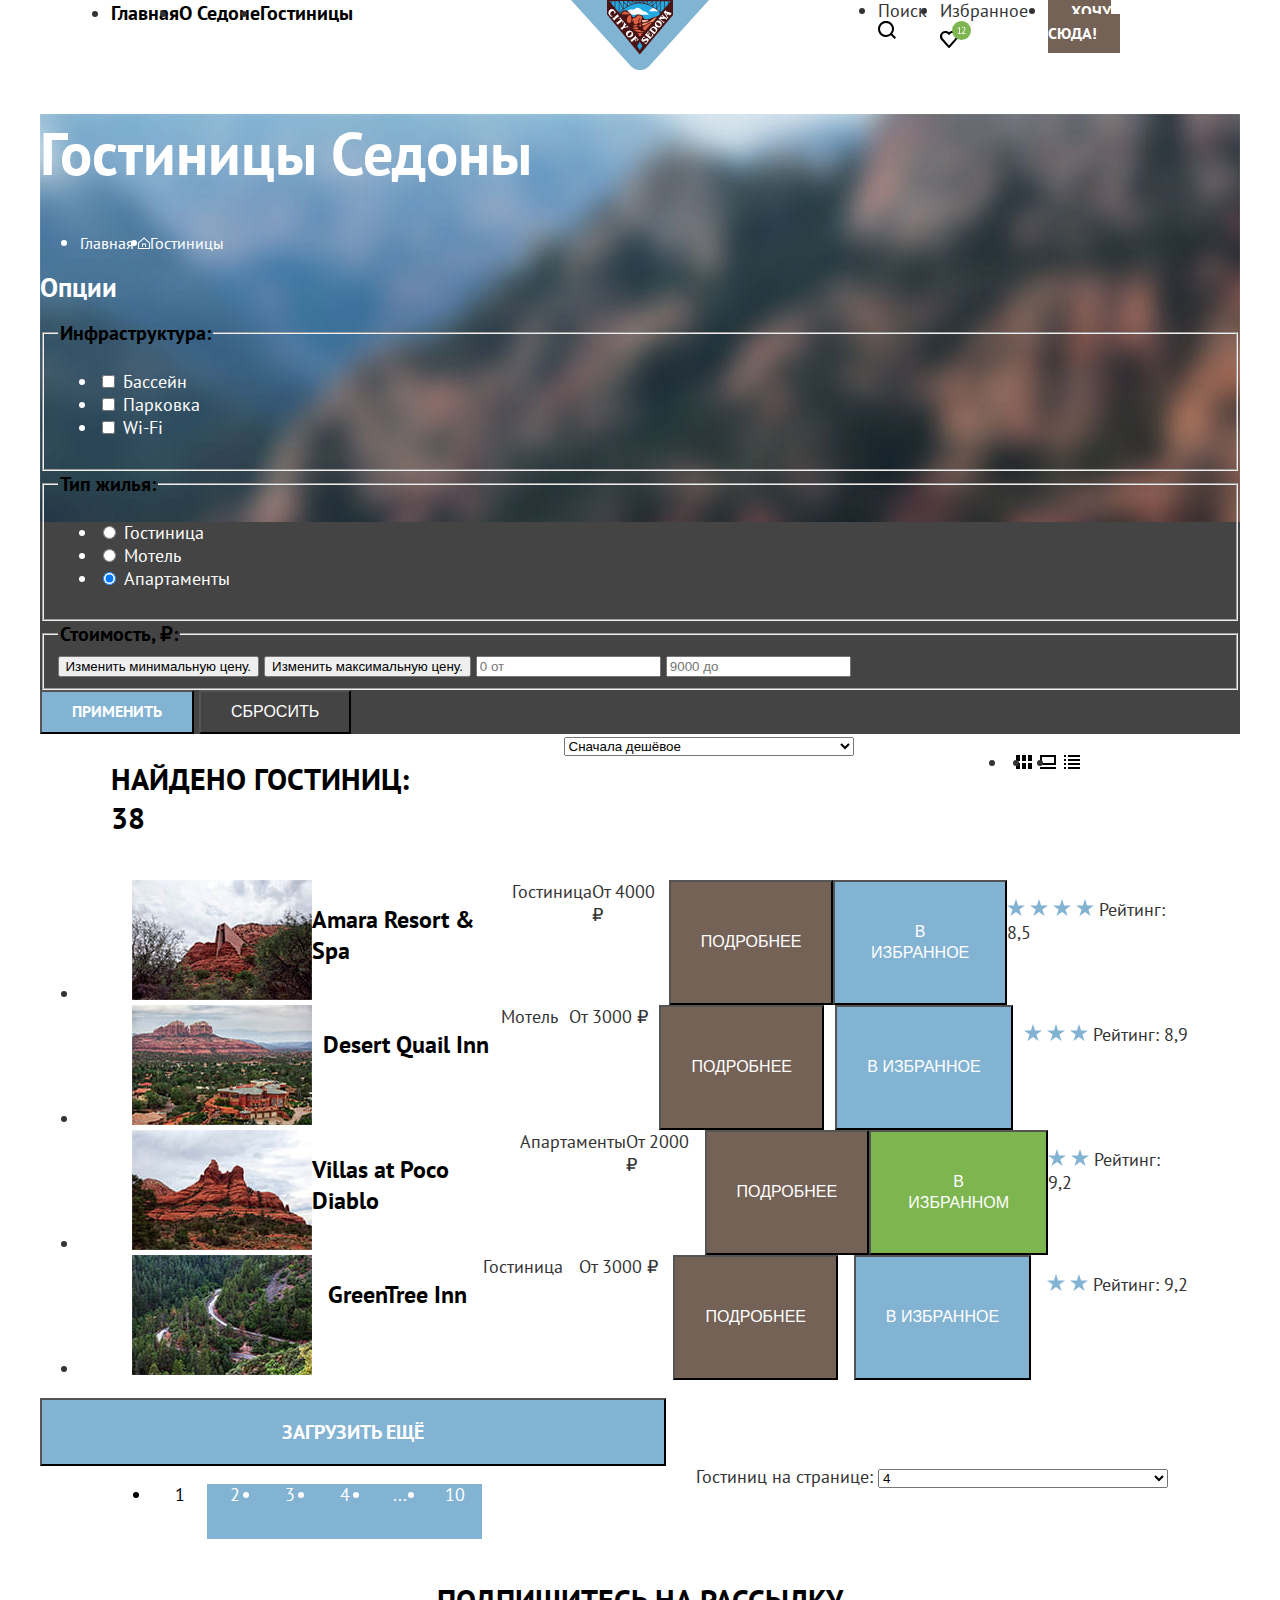
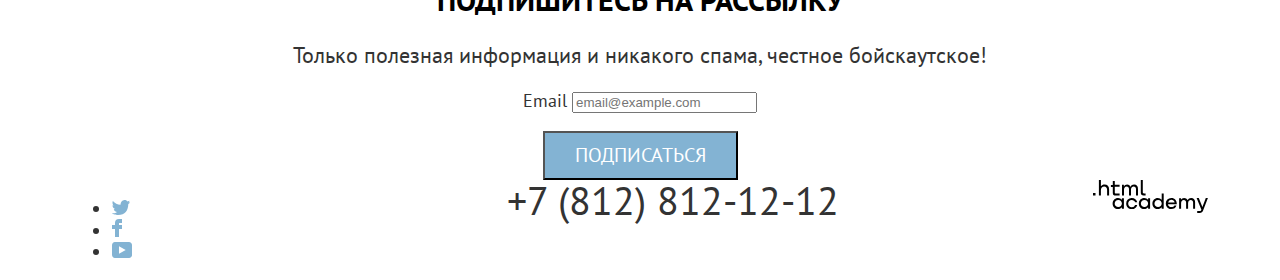
==== hotel.html @ e34f69d2 "Сетка крупных блоков" ====
<!DOCTYPE html>
<html lang="ru">

<head>
  <meta charset="utf-8">
  <title>HTML Academy: Седона</title>
  <link rel="stylesheet" href="css/style.css">
</head>

<body>
  <header class="page-header">
    <nav class="nav">
      <ul class="nav-list">
        <li class="nav-item">
          <a class="nav-link" href="index.html">Главная</a>
        </li>
        <li class="nav-item">
          <a class="nav-link" href="about.html">О Седоне</a>
        </li>
        <li class="nav-item">
          <a class="nav-link">Гостиницы</a>
        </li>
      </ul>
      <a class="logo-link" href="index.html">
        <img class="logo" src="img/sedona-logo.svg" alt="Логотип Седона">
      </a>
      <ul class="user-list">
        <li class="user-list-item">
          <a class="user-list-link" href="#">
            <span class="visually-hidden">Поиск</span>
            <img src="img/search.svg" alt="Поиск">
          </a>
        </li>
        <li class="user-list-item">
          <a class="user-list-link" href="#">
            <span class="visually-hidden">Избранное</span>
            <img src="img/favorites.svg" alt="Избранное">
          </a>
        </li>
        <li class="user-list-item">
          <a class="header-button" href="#">
            Хочу сюда!
          </a>
        </li>
      </ul>
    </nav>

  </header>
  <main class="main-hotel main-container">
    <section class="option">

    <h1 class="hotel-title">
      Гостиницы Седоны
    </h1>
    <ul class="breadcrumbs">
      <li class="breadcrumbs-item">
        <a class="breadcrumbs-link" href="index.html">
          <span class="visually-hidden">Главная</span>
          <img src="img/hotel/home-1.svg" alt="Главная">
        </a>
      </li>
      <li class="breadcrumbs-item">
        <a class="breadcrumbs-link">
          Гостиницы
        </a>
      </li>
    </ul>

    <h2 class="visually-hidden">Опции</h2>
    <form class="option-form" action="https://echo.htmlacademy.ru/" method="get">

      <fieldset class="option-filter-group">

        <legend class="option-filter-title">
          Инфраструктура:
        </legend>
        <ul class="option-filter-list">
          <li class="option-filter-item">
            <label class="control">
              <input class="visually-hidden control-input" type="checkbox" name="pool">
              <span class="control-mark"></span>
              <span class="control-label">Бассейн</span>
            </label>
          </li>
          <li class="option-filter-item">
            <label class="control">
              <input class="visually-hidden control-input" type="checkbox" name="parking-lot">
              <span class="control-mark"></span>
              <span class="control-label">Парковка</span>
            </label>
          </li>
          <li class="option-filter-item">
            <label class="control">
              <input class="visually-hidden control-input" type="checkbox" name="wi-fi">
              <span class="control-mark"></span>
              <span class="control-label">Wi-Fi</span>
            </label>
          </li>
        </ul>
      </fieldset>
      <fieldset class="option-filter-group">

        <legend class="option-filter-title">
          Тип жилья:
        </legend>
        <ul class="option-filter-list">
          <li class="option-filter-item">
            <label class="control">
              <input class="visually-hidden control-input" type="radio" name="housing-group" value="hotel" checked>
              <span class="control-mark"></span>
              <span class="control-label">Гостиница</span>
            </label>
          </li>
          <li class="option-filter-item">
            <label class="control">
              <input class="visually-hidden control-input" type="radio" name="housing-group" value="motel" checked>
              <span class="control-mark"></span>
              <span class="control-label">Мотель</span>
            </label>
          </li>
          <li class="option-filter-item">
            <label class="control">
              <input class="visually-hidden control-input" type="radio" name="housing-group" value="apartments" checked>
              <span class="control-mark"></span>
              <span class="control-label">Апартаменты</span>
            </label>
          </li>
        </ul>
      </fieldset>
      <fieldset class="option-filter-group">
        <legend class="option-filter-title">Стоимость, ₽:</legend>
        <button class="range-toggle toggle-min" type="button">
          <span class="visually-hidden">Изменить минимальную цену.</span>
        </button>
        <button class="range-toggle toggle-max" type="button">
          <span class="visually-hidden">Изменить максимальную цену.</span>
        </button>

        <label class="option-filter-label">
          <input class="option-filter-input" placeholder="0 от" type="number" name="min-price">
        </label>

        <label class="option-filter-label">
          <input class="option-filter-input" placeholder="9000 до" type="number" name="max-price">
        </label>

      </fieldset>
      <button class="button button-option" type="submit">Применить</button>
      <button class="button button-reset" type="reset">Сбросить</button>
    </form>
    </section>

    <section class="services">
      <div class="sorting-block">
      <h2 class="services-title">
        Найдено гостиниц: 38
      </h2>
      <div class="services-options">
        <select class="select-control" id="sorting" name="sorting">
          <option value="cheap">Сначала дешёвое</option>
          <option value="expensive">Сначала дорогое</option>
          <option value="popular">Сначала популярное</option>
        </select>
        </div>
        <ul class="services-options-list">
          <li class="services-options-item">
            <a class="hotel-options-link" href="#">
              <img src="img/hotel/mode-tile.svg" alt="mode-tile">
            </a>
          </li>
          <li class="services-options-item">
            <a class="hotel-options-link" href="#">
              <img src="img/hotel/mode-slideshow.svg" alt="mode-slideshow">
            </a>
          </li>
          <li class="services-options-item">
            <a class="hotel-options-link" href="#">
              <img src="img/hotel/mode-list.svg" alt="mode-list">
            </a>
          </li>
        </ul>
    </div>



      <ul class="services-card-list">

        <li class="services-card-item">
          <div class="services-card">
          <a class="services-card-photo" href="#">
            <img class="services-card-image" src="img/hotel/hotel-1.jpg" alt="Amara Resort & Spa">
          </a>
          <a class="services-card-link" href="hotel-Amara-Resort-Spa.html">
            <h3 class="services-card-title">Amara Resort & Spa</h3>
          </a>
          <span class="services-card-info">Гостиница</span>
          <span class="services-card-price">От 4000 ₽</span>
          <button class="button button-brown" type="button">Подробнее</button>
          <button class="button" type="button">В избранное</button>
          <p class="rating">
            <img src="img/hotel/star.svg" alt="4 out of 5 stars">
            <img src="img/hotel/star.svg" alt="">
            <img src="img/hotel/star.svg" alt="">
            <img src="img/hotel/star.svg" alt="">
            <span class="rating-text">Рейтинг: 8,5</span>
          </p>
          </div>
        </li>

        <li class="services-card-item">
          <div class="services-card">
          <a class="services-card-photo" href="#">
            <img class="services-card-image" src="img/hotel/hotel-2.jpg" alt="Desert Quail Inn">
          </a>
          <a class="services-card-link" href="hotel-Desert-Quail-Inn.html">
            <h3 class="services-card-title">Desert Quail Inn</h3>
          </a>
          <span class="services-card-info">Мотель</span>
          <span class="services-card-price">От 3000 ₽</span>
          <button class="button button-brown" type="button">Подробнее</button>
          <button class="button" type="button">В избранное</button>
          <p class="rating">
            <img src="img/hotel/star.svg" alt="3 out of 5 stars">
            <img src="img/hotel/star.svg" alt="">
            <img src="img/hotel/star.svg" alt="">
            <span class="rating-text">Рейтинг: 8,9</span>
          </p>
            </div>
        </li>

        <li class="services-card-item">
          <div class="services-card">
          <a class="services-card-photo" href="#">
            <img class="services-card-image" src="img/hotel/hotel-3.jpg" alt="Villas at Poco Diablo">
          </a>
          <a class="services-card-link" href="hotel-Villas-at-Poco-Diablo.html">
            <h3 class="services-card-title">Villas at Poco Diablo</h3>
          </a>
          <span class="services-card-info">Апартаменты</span>
          <span class="services-card-price">От 2000 ₽</span>
          <button class="button button-brown" type="button">Подробнее</button>
          <button class="button button-green" type="button">В избранном</button>
          <p class="rating">
            <img src="img/hotel/star.svg" alt="2 out of 5 stars">
            <img src="img/hotel/star.svg" alt="">
            <span class="rating-text">Рейтинг: 9,2</span>
            </p>
            </div>
        </li>

        <li class="services-card-item">
          <div class="services-card">
          <a class="services-card-photo" href="#">
            <img class="services-card-image" src="img/hotel/hotel-4.jpg" alt="GreenTree Inn">
          </a>
          <a class="services-card-link" href="hotel-GreenTree-Inn.html">
            <h3 class="services-card-title">GreenTree Inn</h3>
          </a>
          <span class="services-card-info">Гостиница</span>
          <span class="services-card-price">От 3000 ₽</span>
          <button class="button button-brown" type="button">Подробнее</button>
          <button class="button" type="button">В избранное</button>
          <p class="rating">
            <img src="img/hotel/star.svg" alt="2 out of 5 stars">
            <img src="img/hotel/star.svg" alt="">
            <span class="rating-text">Рейтинг: 9,2</span>
            </p>
          </div>
        </li>
      </ul>

    </section>

    <button class="button button-load-more" type="button">Загрузить ещё</button>

    <div class="pagination">

    <ul class="pagination-list">
      <li class="pagination-item pagination-active">
        <a class="pagination-link">1</a>
      </li>
      <li class="pagination-item">
        <a class="pagination-link" href="hotel2.html">2</a>
      </li>
      <li class="pagination-item">
        <a class="pagination-link" href="hotel3.html">3</a>
      </li>
      <li class="pagination-item">
        <a class="pagination-link" href="hotel4.html">4</a>
      </li>
      <li class="pagination-item">
        <a class="pagination-link">...</a>
      </li>
      <li class="pagination-item">
        <a class="pagination-link" href="hotel10.html">10</a>
      </li>

    </ul>
    <div class="number-of-displayed-hotels">
      <span class="number-of-displayed-hotels-text">Гостиниц на странице:</span>
      <select class="select-control" id="number-of-displayed-hotels" name="number-of-displayed-hotels">
        <option value="number-of-displayed-hotels-4">4</option>
        <option value="number-of-displayed-hotels-8">8</option>
        <option value="number-of-displayed-hotels-16">16</option>
      </select>
    </div>
    </div>

  </main>
  <footer class="footer-hotel">
    <section class="subscribe">
      <h2 class="subscribe-title">
        Подпишитесь на рассылку
      </h2>
      <p class="subscribe-text">
        Только полезная информация и никакого спама, честное бойскаутское!
      </p>
      <form class="newsletter-form" action="https://echo.htmlacademy.ru/" method="post">
        <p class="newsletter-email">
          <label class="visually-hidden" for="newsletter-email">
            Email
          </label>
          <input class="field" placeholder="email@example.com" type="email" name="newsletter-email" id="newsletter-email" required>
        </p>
        <button class="button newsletter-button button-subscribe" type="submit">
          <span class="visually-hidden">Подписаться</span>
        </button>
      </form>
    </section>
    <section class="contacts">
      <!-- <h2 class="visually-hidden">
         Контакты
       </h2>-->
       <ul class="contacts-list">
         <div class="contact-block">
         <li class="contacts-item">
           <a class="contacts-link" href="https://twitter.com/htmlacademy_ru">
             <img src="img/social-twitter.svg" alt="Twitter">
           </a>
         </li>
         <li class="contacts-item">
           <a class="contacts-link" href="https://www.facebook.com/htmlacademy">
             <img src="img/social-facebook.svg" alt="Facebook">
           </a>
         </li>
         <li class="contacts-item">
           <a class="contacts-link" href="https://www.youtube.com/c/HTMLAcademyRUS">
             <img src="img/social-youtube.svg" alt="Youtube">
           </a>
         </li>
       </div>
       </ul>
       <a class="contact-number" href="tel:+78128121212">
         +7 (812) 812-12-12
       </a>
       <div class="htmlacademy-logo">
       <a class="htmlacademy" href="https://htmlacademy.ru/">
         <img src="img/logo_htmlacademy.svg" alt="HTMLAcademy">
       </a>
     </div>
     </section>
  </footer>

</body>

</html>
---- css/style.css ----
@font-face {
  font-family: "PT Sans";
  font-style: normal;
  font-weight: 400;
  src: url("../fonts/ptsans-400.woff2") format("woff2");
  font-display: swap;
}

  @font-face {
  font-family: "PT Sans";
  font-style: normal;
  font-weight: 700;
  src: url("../fonts/ptsans-700.woff2") format("woff2");
  font-display: swap;
}

html{
  height: 100%;
}

body{
  margin: 0;
  display: flex;
  flex-direction: column;
  min-height: 100%;
  font-family: "PT Sans", sans-serif;
  font-size: 18px;
  line-height: 21px;
  color: #333333;
  background-color: #fff;
}

a{
  color: inherit;
  text-decoration: none;
}

.nav{
  display: flex;
  justify-content: space-between;
  width: 1200px;
  margin: 0 auto;
}

.nav-list{
  margin: 0;
  margin-left: 71px;
  margin-right: 50px;
  padding: 0;
  width: 410px;
  display: flex;
}

.nav-link{
  font-family: PT Sans;
  color: #000;
  weight: 700;
  font-style: normal;
  font-weight: bold;
  font-size: 20px;
  line-height: 26px;
}

.nav-link:hover{
  text-decoration: underline 2px;
}

.logo-link{
  margin: 0 auto;
}

.user-list{
  margin: 0;
  margin-left: 169px;
  margin-right: 72px;
  padding: 0;
  width: 290px;
  display: flex;
}

.main-container{
  flex-grow: 1;
  width: 1200px;
  margin: 0 auto;
}

.welcome{
  background-color: #444;
  background-image: url(../img/index/background-top.jpg);
  background-size: 100% auto;
  background-repeat: no-repeat;
  width: 1200px;
  text-align: center;
}

.appeal-title{
  font-family: PT Sans;
  font-style: normal;
  font-weight: bold;
  font-size: 30px;
  line-height: 36px;
  text-align: center;
  width: 720px;
  text-transform: uppercase;
  color: #000;
}

.appeal-text{
  font-family: PT Sans;
  font-style: normal;
  font-weight: normal;
  font-size: 22px;
  line-height: 36px;
  text-align: center;
}

.reason-item{
  text-align: center;
}

.reason-title{
  font-family: PT Sans;
  font-style: normal;
  font-weight: bold;
  font-size: 24px;
  line-height: 28px;
  color: #000;
}

.reason-number{
  font-family: PT Sans;
  font-style: normal;
  font-weight: normal;
  font-size: 18px;
  line-height: 21px;
  text-transform: uppercase;
}

.accent-title{
  color: #fff;
}

.accent{
  color: #fff;
  background-color: #83B3D3;
  display: flex;
}

.reason-block-text{
  width: 400px;
}

.reason-block{
  display: flex;
}

.light-shade{
  background-color: rgba(131, 179, 211, 0.12);
}

.dark-shade{
  background-color: rgba(131, 179, 211, 0.2);
}

.reason-extra-item{
  text-align: center;
}

.reason-extra-title{
  font-family: PT Sans;
  font-style: normal;
  font-weight: bold;
  font-size: 24px;
  line-height: 28px;
  text-transform: uppercase;
  color: #000;
}

.trip{
  text-align: center;
}

.trip-title{
  font-family: PT Sans;
  font-style: normal;
  font-weight: bold;
  font-size: 30px;
  line-height: 36px;
  text-transform: uppercase;
  color: #000;
}

.trip-text{
  font-family: PT Sans;
  font-style: normal;
  font-weight: normal;
  font-size: 22px;
  line-height: 26px;
}

.subscribe-index{
  color: #fff;
  background-color: #444;
  background-image: url(../img/index/background.jpg);
  background-size: 100% auto;
  background-repeat: no-repeat;
  width: 1200px;
  height: 411px;
  text-align: center;
}

.subscribe{
  text-align: center;
}

.subscribe-title{
  font-family: PT Sans;
  font-style: normal;
  font-weight: bold;
  font-size: 30px;
  line-height: 36px;
  text-transform: uppercase;
  color: #000;
}

.subscribe-index-title{
  font-family: PT Sans;
  font-style: normal;
  font-weight: bold;
  font-size: 30px;
  line-height: 36px;
  text-transform: uppercase;
  color: #fff;
}

.subscribe-text{
  font-family: PT Sans;
  font-style: normal;
  font-weight: normal;
  font-size: 22px;
  line-height: 26px;
}

.contacts{
  display: flex;
  justify-content: space-between;
}

.contact-block{
  width: 140px;
  margin-left: 72px;
}

.htmlacademy-logo{
  width: 115px;
  margin-right: 72px;
}

.contact-number{
  font-family: PT Sans;
  font-style: normal;
  font-weight: normal;
  font-size: 40px;
  line-height: 40px;
}

.option{
  color: #fff;
  background-color: #444;
  background-image: url(../img/hotel/catalog-background.jpg);
  background-size: 100% auto;
  background-repeat: no-repeat;
}

.hotel-title{
  font-family: PT Sans;
  font-style: normal;
  font-weight: bold;
  font-size: 60px;
  line-height: 78px;
  color: #fff;
}

.breadcrumbs{
  display: flex;
}

.breadcrumbs-link{
  font-family: PT Sans;
font-style: normal;
font-weight: normal;
font-size: 16px;
}

.sorting-block{
  display: flex;
  justify-content: space-between;
}

.services-title{
  width: 338px;
  margin-left: 71px;
}

.select-control{
  width: 290px;
}

.services-options-list{
  display: flex;
  width: 160px;
  margin-right: 72px;
}

.services-options-item{
  padding-left: 8px;
}

.services-card{
  display: flex;
  justify-content: space-between;
  margin: 0 auto;
  width: 1056px;
}

.option-filter-title{
  font-family: PT Sans;
  font-style: normal;
  font-weight: bold;
  font-size: 20px;
  line-height: 26px;
  color: #000;
}

.control-label{
  font-family: PT Sans;
  font-style: normal;
  font-weight: normal;
  line-height: 23px;
}

.services-card-item{
  font-family: PT Sans;
  font-style: normal;
  font-weight: normal;
  font-size: 18px;
  line-height: 23px;
}

.services-title{
  font-family: PT Sans;
  font-style: normal;
  font-weight: bold;
  font-size: 30px;
  line-height: 39px;
  text-transform: uppercase;
  color: #000;
}

.services-card-title{
  font-family: PT Sans;
  font-style: normal;
  font-weight: bold;
  font-size: 24px;
  line-height: 31px;
  color: #000;
}

.button{
  color: #fff;
  background-color: #83B3D3;
  font-size: 16px;
  line-height: 21px;
  text-transform: uppercase;
  padding: 9px 30px 10px 30px;
}

.button-green{
  background-color: #7DB54F;
}

.header-button{
  font-family: PT Sans;
  font-size: 16px;
  line-height: 21px;
  font-weight: bold;
  color: #fff;
  background-color: #756257;
  font-style: normal;
  text-align: center;
  text-transform: uppercase;
  padding: 9px 23px 10px 23px;
}

.button-reset{
  background-color: transparent;
}

.button-brown{
  background-color: #756257;
}

.button-trip{
  font-family: PT Sans;
  font-style: normal;
  font-weight: bold;
  font-size: 20px;
  line-height: 36px;
  padding: 13px 135px 17px 135px;
  text-transform: uppercase;
}

.button-subscribe{
  font-family: PT Sans;
  font-size: 20px;
  line-height: 26px;
  text-transform: uppercase;
}

.button-option{
  font-family: PT Sans;
  font-style: normal;
  font-weight: bold;
  font-size: 16px;
  line-height: 21px;
  text-transform: uppercase;
}

.button-load-more{
  font-family: PT Sans;
  font-style: normal;
  font-weight: bold;
  font-size: 20px;
  line-height: 26px;
  text-transform: uppercase;
  padding: 19px 240px 19px 240px;
}

.pagination{
  display: flex;
  justify-content: space-between;
  margin: 0 auto;
  width: 1056px;
}

.pagination-list{
  display: flex;
}

.pagination-item{
  color: #fff;
  background-color: #83B3D3;
  width: 55px;
  height: 55px;
  text-align: center;
}

.pagination-active{
  color: #000;
  background-color: #fff;
}
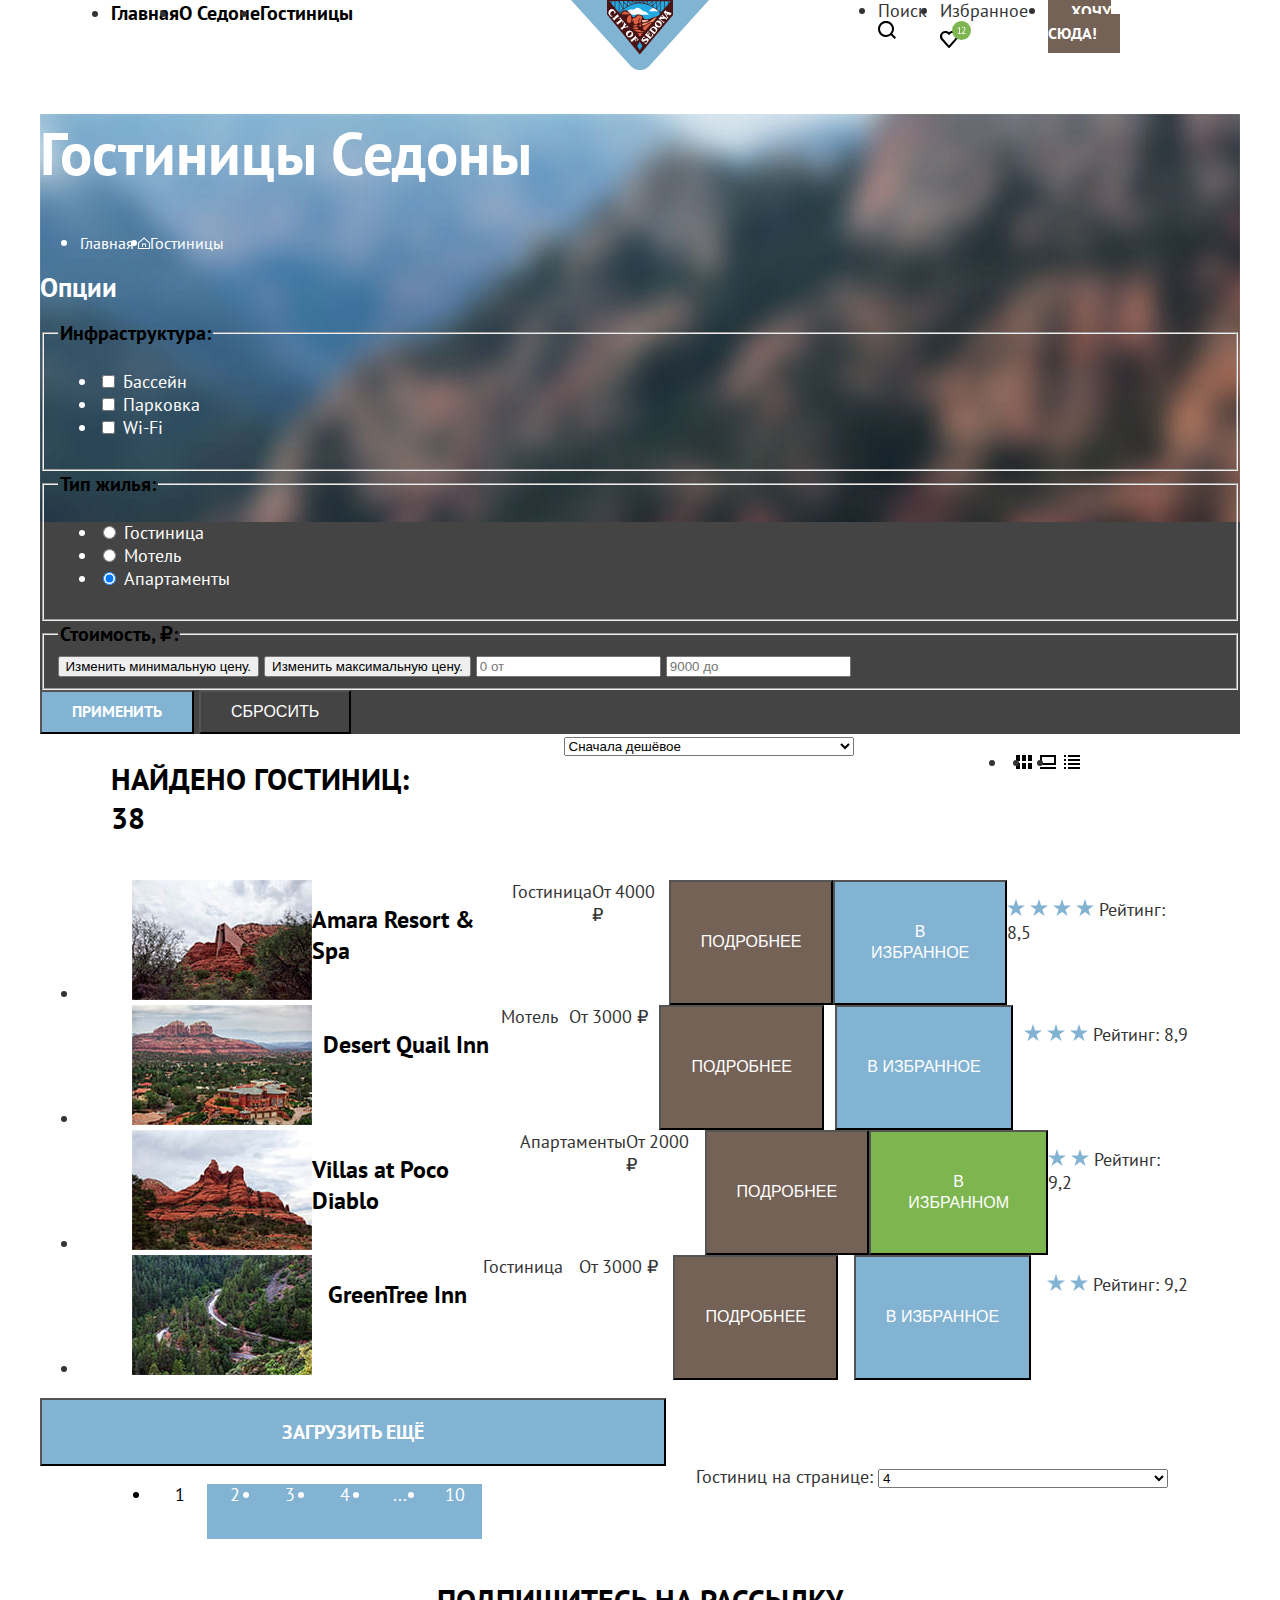
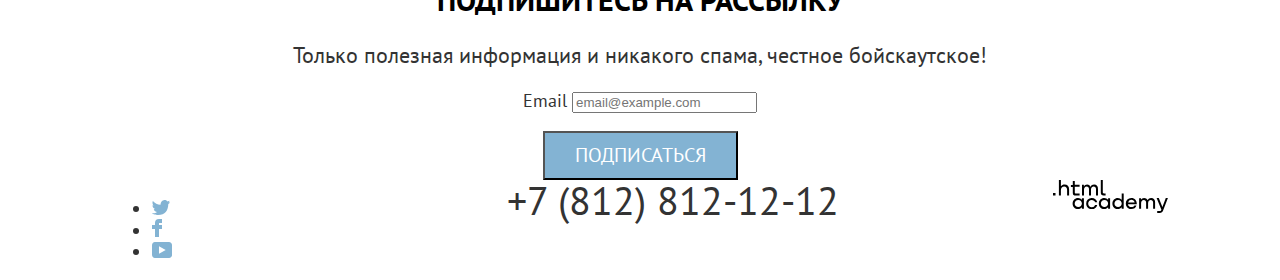
==== commit e9a7a1a9: "устранил недостатки" ====
--- a/hotel.html
+++ b/hotel.html
@@ -8,6 +8,8 @@
 </head>
 
 <body>
+  <div class="main-container">
+
   <header class="page-header">
     <nav class="nav">
       <ul class="nav-list">
@@ -46,7 +48,7 @@
     </nav>
 
   </header>
-  <main class="main-hotel main-container">
+  <main class="main-hotel">
     <section class="option">
 
     <h1 class="hotel-title">
@@ -360,6 +362,7 @@
      </div>
      </section>
   </footer>
+  </div>
 
 </body>
 
--- a/css/style.css
+++ b/css/style.css
@@ -459,3 +459,13 @@
   color: #000;
   background-color: #fff;
 }
+
+.subscribe-index{
+  margin: 0 auto;
+  width: 800px;
+}
+
+.subscribe{
+  margin: 0 auto;
+  width: 800px;
+}
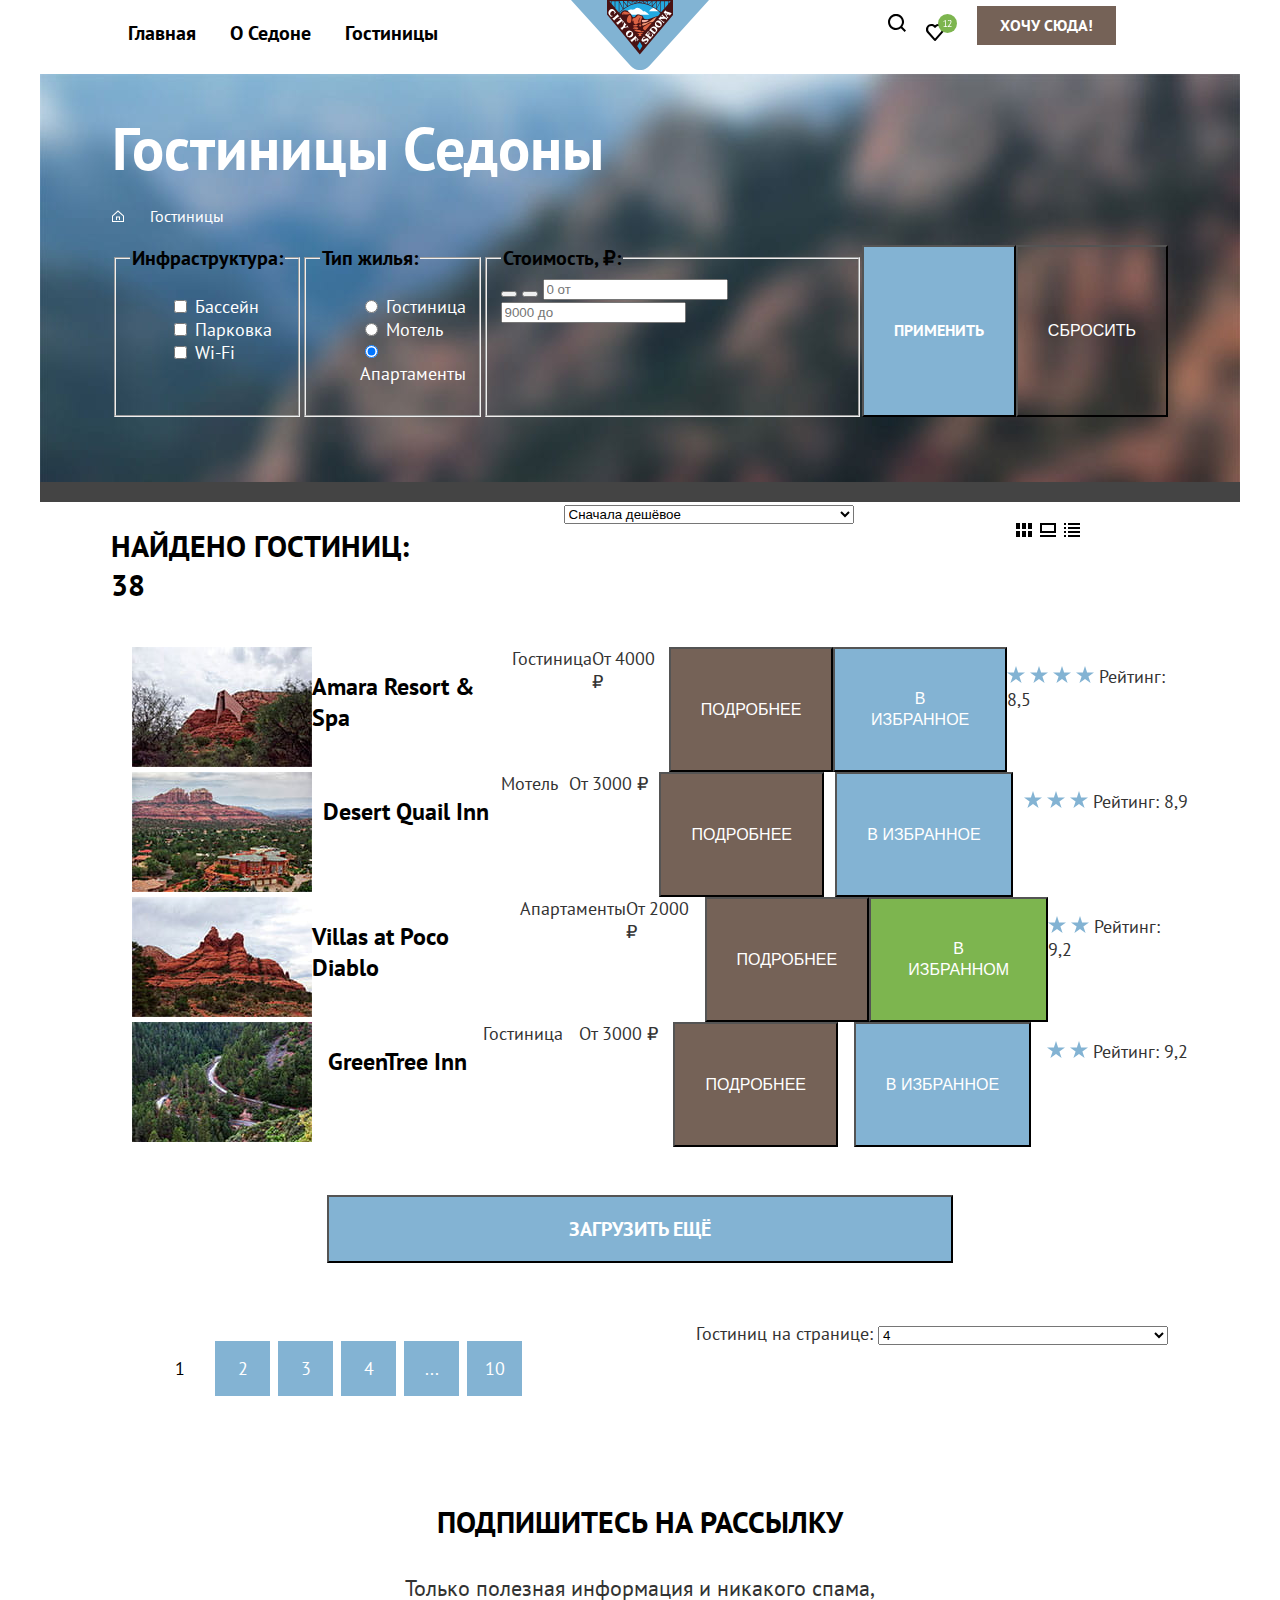
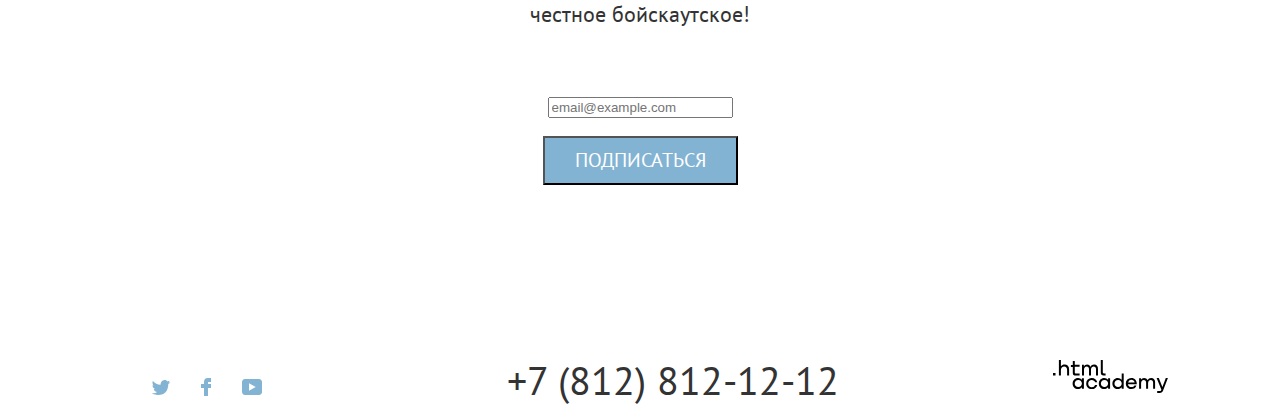
==== commit 16aec3ef: "Микросетки на флексах для всех страниц" ====
--- a/hotel.html
+++ b/hotel.html
@@ -50,6 +50,8 @@
   </header>
   <main class="main-hotel">
     <section class="option">
+      <div class="option-container">
+
 
     <h1 class="hotel-title">
       Гостиницы Седоны
@@ -71,6 +73,8 @@
     <h2 class="visually-hidden">Опции</h2>
     <form class="option-form" action="https://echo.htmlacademy.ru/" method="get">
 
+      <div class="option-block">
+
       <fieldset class="option-filter-group">
 
         <legend class="option-filter-title">
@@ -79,21 +83,21 @@
         <ul class="option-filter-list">
           <li class="option-filter-item">
             <label class="control">
-              <input class="visually-hidden control-input" type="checkbox" name="pool">
+              <input class="control-input" type="checkbox" name="pool">
               <span class="control-mark"></span>
               <span class="control-label">Бассейн</span>
             </label>
           </li>
           <li class="option-filter-item">
             <label class="control">
-              <input class="visually-hidden control-input" type="checkbox" name="parking-lot">
+              <input class="control-input" type="checkbox" name="parking-lot">
               <span class="control-mark"></span>
               <span class="control-label">Парковка</span>
             </label>
           </li>
           <li class="option-filter-item">
             <label class="control">
-              <input class="visually-hidden control-input" type="checkbox" name="wi-fi">
+              <input class="control-input" type="checkbox" name="wi-fi">
               <span class="control-mark"></span>
               <span class="control-label">Wi-Fi</span>
             </label>
@@ -108,21 +112,21 @@
         <ul class="option-filter-list">
           <li class="option-filter-item">
             <label class="control">
-              <input class="visually-hidden control-input" type="radio" name="housing-group" value="hotel" checked>
+              <input class="control-input" type="radio" name="housing-group" value="hotel" checked>
               <span class="control-mark"></span>
               <span class="control-label">Гостиница</span>
             </label>
           </li>
           <li class="option-filter-item">
             <label class="control">
-              <input class="visually-hidden control-input" type="radio" name="housing-group" value="motel" checked>
+              <input class="control-input" type="radio" name="housing-group" value="motel" checked>
               <span class="control-mark"></span>
               <span class="control-label">Мотель</span>
             </label>
           </li>
           <li class="option-filter-item">
             <label class="control">
-              <input class="visually-hidden control-input" type="radio" name="housing-group" value="apartments" checked>
+              <input class="control-input" type="radio" name="housing-group" value="apartments" checked>
               <span class="control-mark"></span>
               <span class="control-label">Апартаменты</span>
             </label>
@@ -150,6 +154,8 @@
       <button class="button button-option" type="submit">Применить</button>
       <button class="button button-reset" type="reset">Сбросить</button>
     </form>
+    </div>
+    </div>
     </section>
 
     <section class="services">
@@ -273,7 +279,9 @@
 
     </section>
 
+    <div class="button-load-more-block">
     <button class="button button-load-more" type="button">Загрузить ещё</button>
+    </div>
 
     <div class="pagination">
 
@@ -325,14 +333,14 @@
           <input class="field" placeholder="email@example.com" type="email" name="newsletter-email" id="newsletter-email" required>
         </p>
         <button class="button newsletter-button button-subscribe" type="submit">
-          <span class="visually-hidden">Подписаться</span>
+          <span class="subscribe-button">Подписаться</span>
         </button>
       </form>
     </section>
     <section class="contacts">
-      <!-- <h2 class="visually-hidden">
+      <h2 class="visually-hidden">
          Контакты
-       </h2>-->
+       </h2>
        <ul class="contacts-list">
          <div class="contact-block">
          <li class="contacts-item">
--- a/css/style.css
+++ b/css/style.css
@@ -35,6 +35,24 @@
   text-decoration: none;
 }
 
+li{
+  list-style-type: none;
+}
+footer{
+  padding-top: 90px;
+}
+
+.visually-hidden{
+  position: absolute;
+  width: 1px;
+  height: 1px;
+  margin: -1px;
+  padding: 0;
+  border: 0;
+  clip: rect(0 0 0 0);
+  overflow: hidden;
+}
+
 .nav{
   display: flex;
   justify-content: space-between;
@@ -49,9 +67,12 @@
   padding: 0;
   width: 410px;
   display: flex;
+  flex-wrap: wrap;
 }
 
 .nav-link{
+  display: block;
+  padding: 20px 17px;
   font-family: PT Sans;
   color: #000;
   weight: 700;
@@ -76,6 +97,13 @@
   padding: 0;
   width: 290px;
   display: flex;
+  flex-wrap: wrap;
+}
+
+.user-list-item{
+  display: block;
+  text-align: center;
+  padding: 14px 10px;
 }
 
 .main-container{
@@ -85,7 +113,9 @@
 }
 
 .welcome{
-  background-color: #444;
+  margin: 0 auto;
+  margin-bottom: 63px;
+  background-color: #fff;
   background-image: url(../img/index/background-top.jpg);
   background-size: 100% auto;
   background-repeat: no-repeat;
@@ -94,6 +124,9 @@
 }
 
 .appeal-title{
+  margin: 0 auto;
+  padding: 0;
+  padding-bottom: 23px;
   font-family: PT Sans;
   font-style: normal;
   font-weight: bold;
@@ -106,6 +139,9 @@
 }
 
 .appeal-text{
+  margin: 0 auto;
+  padding: 0;
+  padding-bottom: 80px;
   font-family: PT Sans;
   font-style: normal;
   font-weight: normal;
@@ -119,15 +155,22 @@
 }
 
 .reason-title{
+  margin: 0 auto;
+  padding-top: 98px;
+  padding-bottom: 25px;
   font-family: PT Sans;
   font-style: normal;
   font-weight: bold;
   font-size: 24px;
   line-height: 28px;
   color: #000;
+  text-transform: uppercase;
+  max-width: 190px;
 }
 
 .reason-number{
+  margin: 0 auto;
+  padding-bottom: 26px;
   font-family: PT Sans;
   font-style: normal;
   font-weight: normal;
@@ -136,6 +179,12 @@
   text-transform: uppercase;
 }
 
+.reason-text{
+  margin: 0 auto;
+  padding-bottom: 95px;
+  max-width: 250px;
+}
+
 .accent-title{
   color: #fff;
 }
@@ -167,6 +216,9 @@
 }
 
 .reason-extra-title{
+  margin: 0 auto;
+  padding-top: 165px;
+  padding-bottom: 30px;
   font-family: PT Sans;
   font-style: normal;
   font-weight: bold;
@@ -176,11 +228,21 @@
   color: #000;
 }
 
+.reason-extra-text{
+  margin: 0 auto;
+  padding-bottom: 80px;
+  width: 250px;
+}
+
 .trip{
   text-align: center;
+  margin: 0 auto;
+  margin-top: 100px;
 }
 
 .trip-title{
+  margin: 0 auto;
+  padding-bottom: 35px;
   font-family: PT Sans;
   font-style: normal;
   font-weight: bold;
@@ -191,14 +253,19 @@
 }
 
 .trip-text{
+  margin: 0 auto;
+  padding-bottom: 60px;
+  text-align: center;
   font-family: PT Sans;
   font-style: normal;
   font-weight: normal;
   font-size: 22px;
   line-height: 26px;
+  max-width: 600px;
 }
 
 .subscribe-index{
+  margin: 0 auto;
   color: #fff;
   background-color: #444;
   background-image: url(../img/index/background.jpg);
@@ -210,10 +277,15 @@
 }
 
 .subscribe{
+  margin: 0 auto;
+  padding-bottom: 135px;
+  width: 800px;
   text-align: center;
 }
 
 .subscribe-title{
+  margin: 0 auto;
+  padding-bottom: 35px;
   font-family: PT Sans;
   font-style: normal;
   font-weight: bold;
@@ -224,6 +296,9 @@
 }
 
 .subscribe-index-title{
+  margin: 0 auto;
+  padding-top: 94px;
+  padding-bottom: 35px;
   font-family: PT Sans;
   font-style: normal;
   font-weight: bold;
@@ -234,21 +309,31 @@
 }
 
 .subscribe-text{
+  margin: 0 auto;
+  padding-bottom: 50px;
   font-family: PT Sans;
   font-style: normal;
   font-weight: normal;
   font-size: 22px;
   line-height: 26px;
+  width: 500px;
 }
 
 .contacts{
   display: flex;
   justify-content: space-between;
+  padding-top: 40px;
 }
 
 .contact-block{
+  display: flex;
   width: 140px;
   margin-left: 72px;
+}
+
+.contacts-item{
+  margin: 0 auto;
+  padding-right: 30px;
 }
 
 .htmlacademy-logo{
@@ -272,7 +357,15 @@
   background-repeat: no-repeat;
 }
 
+.option-container{
+  margin: 0 auto;
+  padding-bottom: 85px;
+  width: 1056px;
+}
+
 .hotel-title{
+  margin: 0 auto;
+  padding-top: 35px;
   font-family: PT Sans;
   font-style: normal;
   font-weight: bold;
@@ -283,13 +376,23 @@
 
 .breadcrumbs{
   display: flex;
+  padding-inline-start: 0;
+}
+
+.breadcrumbs-item{
+  padding-right: 26px;
 }
 
 .breadcrumbs-link{
   font-family: PT Sans;
-font-style: normal;
-font-weight: normal;
-font-size: 16px;
+  font-style: normal;
+  font-weight: normal;
+  font-size: 16px;
+}
+
+.option-block{
+  display: flex;
+  justify-content: space-between;
 }
 
 .sorting-block{
@@ -332,6 +435,10 @@
   color: #000;
 }
 
+.option-filter-item{
+  list-style-type:
+}
+
 .control-label{
   font-family: PT Sans;
   font-style: normal;
@@ -401,6 +508,7 @@
 }
 
 .button-trip{
+  margin: 0 auto;
   font-family: PT Sans;
   font-style: normal;
   font-weight: bold;
@@ -426,7 +534,12 @@
   text-transform: uppercase;
 }
 
+.button-load-more-block{
+  display: flex;
+}
+
 .button-load-more{
+  margin: 30px auto;
   font-family: PT Sans;
   font-style: normal;
   font-weight: bold;
@@ -440,6 +553,7 @@
   display: flex;
   justify-content: space-between;
   margin: 0 auto;
+  padding-top: 30px;
   width: 1056px;
 }
 
@@ -448,10 +562,11 @@
 }
 
 .pagination-item{
+  margin-right: 8px;
+  padding: 17px 0;
   color: #fff;
   background-color: #83B3D3;
   width: 55px;
-  height: 55px;
   text-align: center;
 }
 
@@ -459,13 +574,3 @@
   color: #000;
   background-color: #fff;
 }
-
-.subscribe-index{
-  margin: 0 auto;
-  width: 800px;
-}
-
-.subscribe{
-  margin: 0 auto;
-  width: 800px;
-}
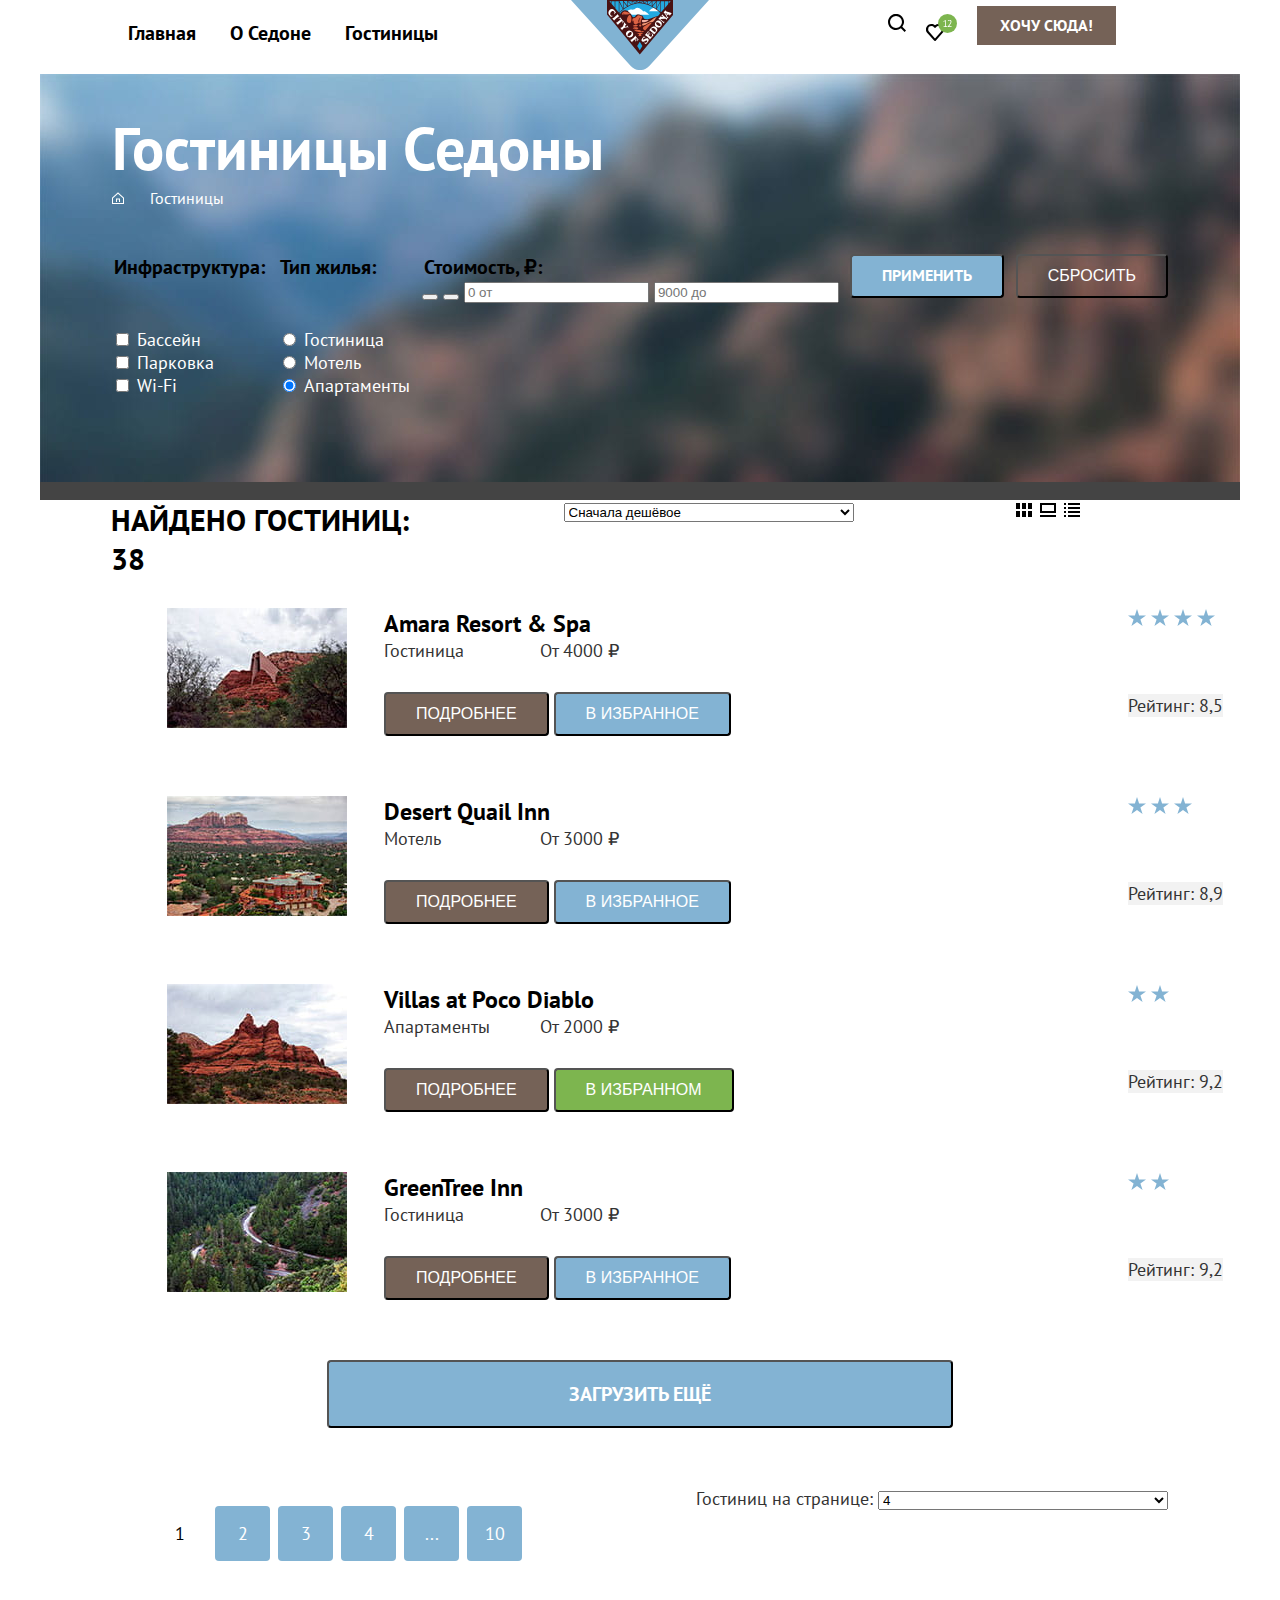
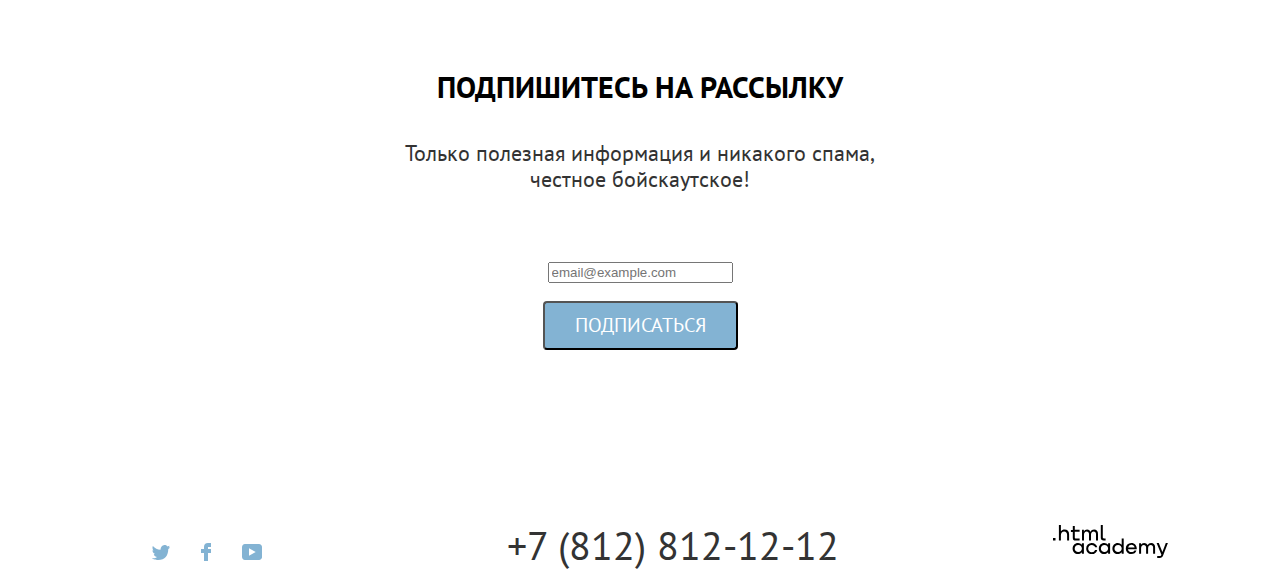
==== commit 902cea73: "внес правки" ====
--- a/hotel.html
+++ b/hotel.html
@@ -198,20 +198,30 @@
           <a class="services-card-photo" href="#">
             <img class="services-card-image" src="img/hotel/hotel-1.jpg" alt="Amara Resort & Spa">
           </a>
+          <div class="card-content">
+            <div class="card-content-text">
           <a class="services-card-link" href="hotel-Amara-Resort-Spa.html">
             <h3 class="services-card-title">Amara Resort & Spa</h3>
           </a>
+          <div class="card-content-text-info">
           <span class="services-card-info">Гостиница</span>
           <span class="services-card-price">От 4000 ₽</span>
+          </div>
+          <div class="button-block-card">
           <button class="button button-brown" type="button">Подробнее</button>
           <button class="button" type="button">В избранное</button>
-          <p class="rating">
+          </div>
+          </div>
+          <div class="rating">
+            <div class="rating-stars">
             <img src="img/hotel/star.svg" alt="4 out of 5 stars">
             <img src="img/hotel/star.svg" alt="">
             <img src="img/hotel/star.svg" alt="">
             <img src="img/hotel/star.svg" alt="">
+            </div>
             <span class="rating-text">Рейтинг: 8,5</span>
-          </p>
+          </div>
+          </div>
           </div>
         </li>
 
@@ -220,19 +230,29 @@
           <a class="services-card-photo" href="#">
             <img class="services-card-image" src="img/hotel/hotel-2.jpg" alt="Desert Quail Inn">
           </a>
+          <div class="card-content">
+            <div class="card-content-text">
           <a class="services-card-link" href="hotel-Desert-Quail-Inn.html">
             <h3 class="services-card-title">Desert Quail Inn</h3>
           </a>
+          <div class="card-content-text-info">
           <span class="services-card-info">Мотель</span>
           <span class="services-card-price">От 3000 ₽</span>
+        </div>
+        <div class="button-block-card">
           <button class="button button-brown" type="button">Подробнее</button>
           <button class="button" type="button">В избранное</button>
-          <p class="rating">
+          </div>
+          </div>
+          <div class="rating">
+            <div class="rating-stars">
             <img src="img/hotel/star.svg" alt="3 out of 5 stars">
             <img src="img/hotel/star.svg" alt="">
             <img src="img/hotel/star.svg" alt="">
+            </div>
             <span class="rating-text">Рейтинг: 8,9</span>
-          </p>
+          </div>
+            </div>
             </div>
         </li>
 
@@ -241,18 +261,28 @@
           <a class="services-card-photo" href="#">
             <img class="services-card-image" src="img/hotel/hotel-3.jpg" alt="Villas at Poco Diablo">
           </a>
+          <div class="card-content">
+            <div class="card-content-text">
           <a class="services-card-link" href="hotel-Villas-at-Poco-Diablo.html">
             <h3 class="services-card-title">Villas at Poco Diablo</h3>
           </a>
+          <div class="card-content-text-info">
           <span class="services-card-info">Апартаменты</span>
           <span class="services-card-price">От 2000 ₽</span>
+        </div>
+        <div class="button-block-card">
           <button class="button button-brown" type="button">Подробнее</button>
           <button class="button button-green" type="button">В избранном</button>
-          <p class="rating">
+          </div>
+          </div>
+          <div class="rating">
+            <div class="rating-stars">
             <img src="img/hotel/star.svg" alt="2 out of 5 stars">
             <img src="img/hotel/star.svg" alt="">
+            </div>
             <span class="rating-text">Рейтинг: 9,2</span>
-            </p>
+          </div>
+            </div>
             </div>
         </li>
 
@@ -261,18 +291,28 @@
           <a class="services-card-photo" href="#">
             <img class="services-card-image" src="img/hotel/hotel-4.jpg" alt="GreenTree Inn">
           </a>
+          <div class="card-content">
+            <div class="card-content-text">
           <a class="services-card-link" href="hotel-GreenTree-Inn.html">
             <h3 class="services-card-title">GreenTree Inn</h3>
           </a>
+          <div class="card-content-text-info">
           <span class="services-card-info">Гостиница</span>
           <span class="services-card-price">От 3000 ₽</span>
+        </div>
+        <div class="button-block-card">
           <button class="button button-brown" type="button">Подробнее</button>
           <button class="button" type="button">В избранное</button>
-          <p class="rating">
+          </div>
+          </div>
+          <div class="rating">
+            <div class="rating-stars">
             <img src="img/hotel/star.svg" alt="2 out of 5 stars">
             <img src="img/hotel/star.svg" alt="">
+            </div>
             <span class="rating-text">Рейтинг: 9,2</span>
-            </p>
+          </div>
+          </div>
           </div>
         </li>
       </ul>
--- a/css/style.css
+++ b/css/style.css
@@ -375,6 +375,8 @@
 }
 
 .breadcrumbs{
+  margin: 0;
+  padding-bottom: 45px;
   display: flex;
   padding-inline-start: 0;
 }
@@ -395,12 +397,24 @@
   justify-content: space-between;
 }
 
+.option-filter-group{
+  margin: 0;
+  padding: 0;
+  border: 0;
+}
+
+.option-filter-list{
+  padding: 0;
+  padding-top: 30px;
+}
+
 .sorting-block{
   display: flex;
   justify-content: space-between;
 }
 
 .services-title{
+  margin: 0 auto;
   width: 338px;
   margin-left: 71px;
 }
@@ -410,6 +424,7 @@
 }
 
 .services-options-list{
+  margin: 0 auto;
   display: flex;
   width: 160px;
   margin-right: 72px;
@@ -419,11 +434,28 @@
   padding-left: 8px;
 }
 
+.services-card-list{
+  margin: 0;
+  margin-left: 127px;
+  margin-right: 17px;
+  padding: 0;
+}
+
 .services-card{
   display: flex;
+  margin: 0 auto;
+  width: 1056px;
+}
+
+.card-content{
+  padding-left: 37px;
+  display: flex;
   justify-content: space-between;
-  margin: 0 auto;
-  width: 1056px;
+  width: 839px;
+}
+
+.card-content-text{
+  display: column;
 }
 
 .option-filter-title{
@@ -447,6 +479,7 @@
 }
 
 .services-card-item{
+  padding: 30px 0;
   font-family: PT Sans;
   font-style: normal;
   font-weight: normal;
@@ -465,12 +498,27 @@
 }
 
 .services-card-title{
+  margin: 0;
   font-family: PT Sans;
   font-style: normal;
   font-weight: bold;
   font-size: 24px;
   line-height: 31px;
   color: #000;
+}
+
+.card-content-text-info{
+  display: flex;
+  justify-content: space-between;
+  width: 235px;
+}
+
+.rating-stars{
+  padding-bottom: 63px;
+}
+
+.rating-text{
+  background-color: #F2F2F2;
 }
 
 .button{
@@ -480,6 +528,8 @@
   line-height: 21px;
   text-transform: uppercase;
   padding: 9px 30px 10px 30px;
+  height: max-content;
+  border-radius: 4px;
 }
 
 .button-green{
@@ -534,6 +584,10 @@
   text-transform: uppercase;
 }
 
+.button-block-card{
+  padding-top: 30px;
+}
+
 .button-load-more-block{
   display: flex;
 }
@@ -562,6 +616,7 @@
 }
 
 .pagination-item{
+  border-radius: 4px;
   margin-right: 8px;
   padding: 17px 0;
   color: #fff;
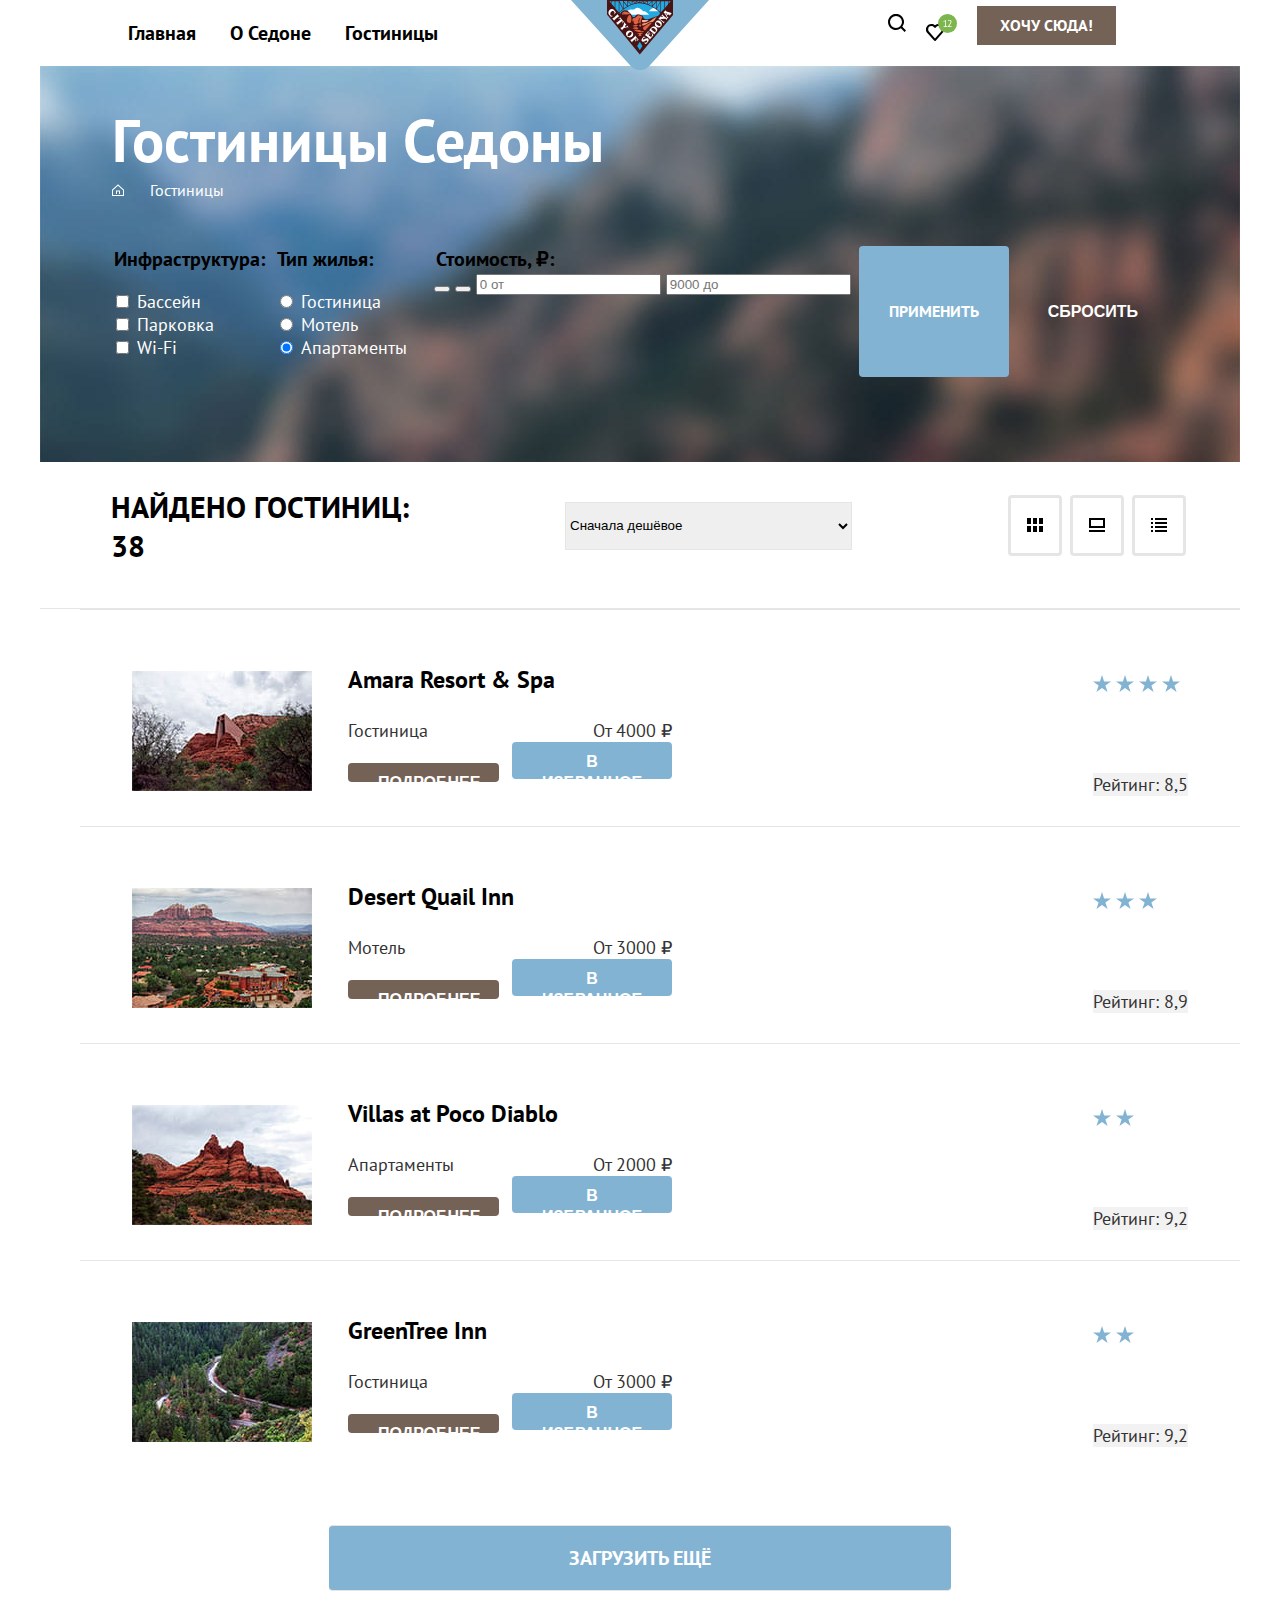
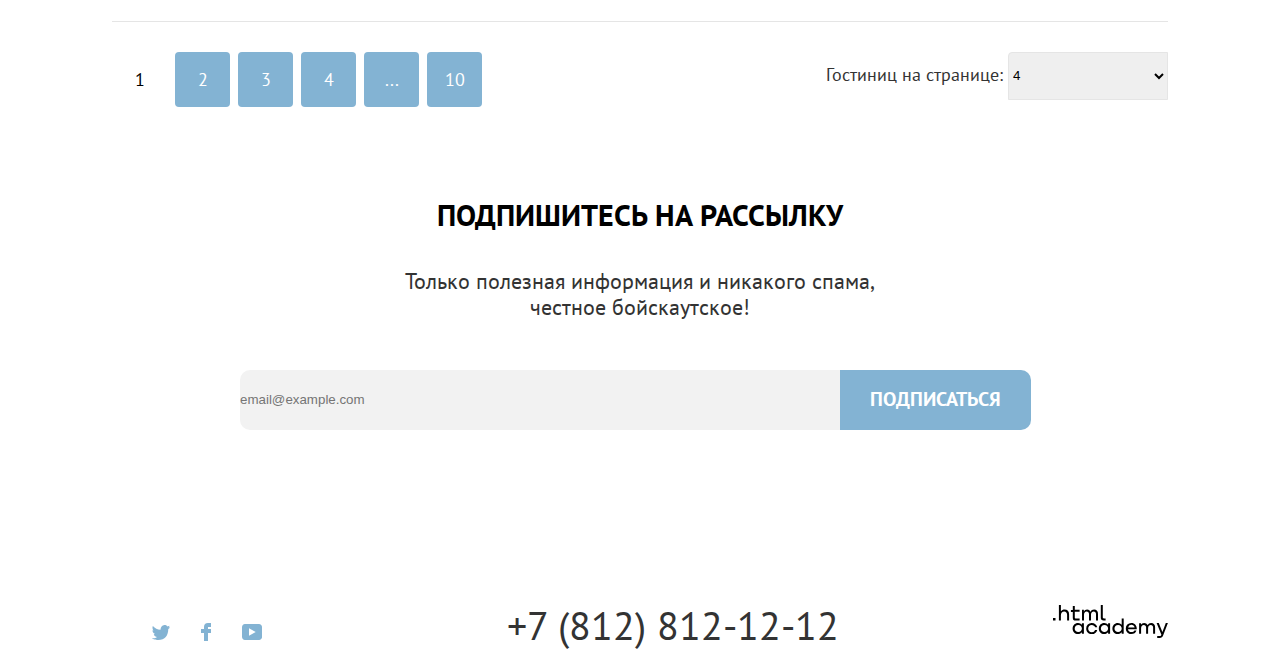
==== commit cfb0bdba: "Попытки" ====
--- a/hotel.html
+++ b/hotel.html
@@ -164,7 +164,7 @@
         Найдено гостиниц: 38
       </h2>
       <div class="services-options">
-        <select class="select-control" id="sorting" name="sorting">
+        <select class="services-control" id="sorting" name="sorting">
           <option value="cheap">Сначала дешёвое</option>
           <option value="expensive">Сначала дорогое</option>
           <option value="popular">Сначала популярное</option>
@@ -195,25 +195,28 @@
 
         <li class="services-card-item">
           <div class="services-card">
+            <div class="card-info">
           <a class="services-card-photo" href="#">
             <img class="services-card-image" src="img/hotel/hotel-1.jpg" alt="Amara Resort & Spa">
           </a>
-          <div class="card-content">
-            <div class="card-content-text">
+          <div class="card-block">
+          <div class="card-text">
           <a class="services-card-link" href="hotel-Amara-Resort-Spa.html">
             <h3 class="services-card-title">Amara Resort & Spa</h3>
           </a>
-          <div class="card-content-text-info">
+          <div class="card-info-block">
           <span class="services-card-info">Гостиница</span>
           <span class="services-card-price">От 4000 ₽</span>
           </div>
-          <div class="button-block-card">
-          <button class="button button-brown" type="button">Подробнее</button>
-          <button class="button" type="button">В избранное</button>
-          </div>
-          </div>
+        </div>
+        <div class="card-button-block">
+          <button class="button button-brown button-detail" type="button">Подробнее</button>
+          <button class="button button-favorites" type="button">В избранное</button>
+          </div>
+        </div>
+        </div>
           <div class="rating">
-            <div class="rating-stars">
+            <div class="stars">
             <img src="img/hotel/star.svg" alt="4 out of 5 stars">
             <img src="img/hotel/star.svg" alt="">
             <img src="img/hotel/star.svg" alt="">
@@ -222,99 +225,106 @@
             <span class="rating-text">Рейтинг: 8,5</span>
           </div>
           </div>
-          </div>
-        </li>
+        </li>
+
 
         <li class="services-card-item">
           <div class="services-card">
+            <div class="card-info">
           <a class="services-card-photo" href="#">
             <img class="services-card-image" src="img/hotel/hotel-2.jpg" alt="Desert Quail Inn">
           </a>
-          <div class="card-content">
-            <div class="card-content-text">
+          <div class="card-block">
+          <div class="card-text">
           <a class="services-card-link" href="hotel-Desert-Quail-Inn.html">
             <h3 class="services-card-title">Desert Quail Inn</h3>
           </a>
-          <div class="card-content-text-info">
-          <span class="services-card-info">Мотель</span>
-          <span class="services-card-price">От 3000 ₽</span>
-        </div>
-        <div class="button-block-card">
-          <button class="button button-brown" type="button">Подробнее</button>
-          <button class="button" type="button">В избранное</button>
-          </div>
-          </div>
+          <div class="card-info-block">
+            <span class="services-card-info">Мотель</span>
+            <span class="services-card-price">От 3000 ₽</span>
+          </div>
+        </div>
+        <div class="card-button-block">
+          <button class="button button-brown button-detail" type="button">Подробнее</button>
+          <button class="button button-favorites" type="button">В избранное</button>
+          </div>
+        </div>
+        </div>
           <div class="rating">
-            <div class="rating-stars">
+            <div class="stars">
             <img src="img/hotel/star.svg" alt="3 out of 5 stars">
             <img src="img/hotel/star.svg" alt="">
             <img src="img/hotel/star.svg" alt="">
             </div>
             <span class="rating-text">Рейтинг: 8,9</span>
           </div>
-            </div>
-            </div>
+          </div>
         </li>
 
         <li class="services-card-item">
           <div class="services-card">
+            <div class="card-info">
           <a class="services-card-photo" href="#">
             <img class="services-card-image" src="img/hotel/hotel-3.jpg" alt="Villas at Poco Diablo">
           </a>
-          <div class="card-content">
-            <div class="card-content-text">
-          <a class="services-card-link" href="hotel-Villas-at-Poco-Diablo.html">
-            <h3 class="services-card-title">Villas at Poco Diablo</h3>
-          </a>
-          <div class="card-content-text-info">
-          <span class="services-card-info">Апартаменты</span>
-          <span class="services-card-price">От 2000 ₽</span>
-        </div>
-        <div class="button-block-card">
-          <button class="button button-brown" type="button">Подробнее</button>
-          <button class="button button-green" type="button">В избранном</button>
-          </div>
-          </div>
+          <div class="card-block">
+          <div class="card-text">
+            <a class="services-card-link" href="hotel-Villas-at-Poco-Diablo.html">
+              <h3 class="services-card-title">Villas at Poco Diablo</h3>
+          </a>
+          <div class="card-info-block">
+            <span class="services-card-info">Апартаменты</span>
+            <span class="services-card-price">От 2000 ₽</span>
+          </div>
+        </div>
+        <div class="card-button-block">
+          <button class="button button-brown button-detail" type="button">Подробнее</button>
+          <button class="button button-favorites" type="button">В избранное</button>
+          </div>
+        </div>
+        </div>
           <div class="rating">
-            <div class="rating-stars">
+            <div class="stars">
             <img src="img/hotel/star.svg" alt="2 out of 5 stars">
             <img src="img/hotel/star.svg" alt="">
             </div>
             <span class="rating-text">Рейтинг: 9,2</span>
           </div>
-            </div>
-            </div>
+          </div>
         </li>
 
         <li class="services-card-item">
           <div class="services-card">
+            <div class="card-info">
           <a class="services-card-photo" href="#">
             <img class="services-card-image" src="img/hotel/hotel-4.jpg" alt="GreenTree Inn">
           </a>
-          <div class="card-content">
-            <div class="card-content-text">
-          <a class="services-card-link" href="hotel-GreenTree-Inn.html">
-            <h3 class="services-card-title">GreenTree Inn</h3>
-          </a>
-          <div class="card-content-text-info">
-          <span class="services-card-info">Гостиница</span>
-          <span class="services-card-price">От 3000 ₽</span>
-        </div>
-        <div class="button-block-card">
-          <button class="button button-brown" type="button">Подробнее</button>
-          <button class="button" type="button">В избранное</button>
-          </div>
-          </div>
+          <div class="card-block">
+          <div class="card-text">
+            <a class="services-card-link" href="hotel-GreenTree-Inn.html">
+              <h3 class="services-card-title">GreenTree Inn</h3>
+          </a>
+          <div class="card-info-block">
+            <span class="services-card-info">Гостиница</span>
+            <span class="services-card-price">От 3000 ₽</span>
+          </div>
+        </div>
+        <div class="card-button-block">
+          <button class="button button-brown button-detail" type="button">Подробнее</button>
+          <button class="button button-favorites" type="button">В избранное</button>
+          </div>
+        </div>
+        </div>
           <div class="rating">
-            <div class="rating-stars">
+            <div class="stars">
             <img src="img/hotel/star.svg" alt="2 out of 5 stars">
             <img src="img/hotel/star.svg" alt="">
             </div>
             <span class="rating-text">Рейтинг: 9,2</span>
           </div>
           </div>
-          </div>
-        </li>
+        </li>
+
       </ul>
 
     </section>
--- a/css/style.css
+++ b/css/style.css
@@ -87,7 +87,8 @@
 }
 
 .logo-link{
-  margin: 0 auto;
+  margin: 0 531px;
+  position: absolute;
 }
 
 .user-list{
@@ -150,14 +151,21 @@
   text-align: center;
 }
 
+.reason-list{
+  margin: 0;
+  padding: 0;
+}
+
 .reason-item{
   text-align: center;
+  width: 250px;
+  padding: 0 75px;
+  padding-top: 98px;
 }
 
 .reason-title{
   margin: 0 auto;
-  padding-top: 98px;
-  padding-bottom: 25px;
+  margin-bottom: 25px;
   font-family: PT Sans;
   font-style: normal;
   font-weight: bold;
@@ -193,10 +201,12 @@
   color: #fff;
   background-color: #83B3D3;
   display: flex;
+  width: 1200px;
 }
 
 .reason-block-text{
-  width: 400px;
+  width: 250px;
+  padding: 0 75px;
 }
 
 .reason-block{
@@ -211,14 +221,22 @@
   background-color: rgba(131, 179, 211, 0.2);
 }
 
+.reason-extra-list{
+  margin: 0;
+  padding: 0;
+  width: 1200px;
+}
+
 .reason-extra-item{
   text-align: center;
+  width: 400px;
+  padding-top: 165px;
+  padding-bottom: 80px;
 }
 
 .reason-extra-title{
   margin: 0 auto;
-  padding-top: 165px;
-  padding-bottom: 30px;
+  margin-bottom: 30px;
   font-family: PT Sans;
   font-style: normal;
   font-weight: bold;
@@ -230,7 +248,6 @@
 
 .reason-extra-text{
   margin: 0 auto;
-  padding-bottom: 80px;
   width: 250px;
 }
 
@@ -353,7 +370,7 @@
   color: #fff;
   background-color: #444;
   background-image: url(../img/hotel/catalog-background.jpg);
-  background-size: 100% auto;
+  background-size: 100%;
   background-repeat: no-repeat;
 }
 
@@ -405,57 +422,64 @@
 
 .option-filter-list{
   padding: 0;
-  padding-top: 30px;
+  width: 150px;
 }
 
 .sorting-block{
   display: flex;
   justify-content: space-between;
+  align-items: center;
 }
 
 .services-title{
-  margin: 0 auto;
   width: 338px;
   margin-left: 71px;
 }
 
 .select-control{
-  width: 290px;
+  width: 160px;
+  height: 48px;
+  border-color: #E5E5E5;
+  border-top-left-radius: 4px;
 }
 
 .services-options-list{
-  margin: 0 auto;
   display: flex;
   width: 160px;
   margin-right: 72px;
 }
 
 .services-options-item{
-  padding-left: 8px;
-}
-
-.services-card-list{
-  margin: 0;
-  margin-left: 127px;
-  margin-right: 17px;
-  padding: 0;
+  margin-right: 8px;
+  padding: 17px 16px;
+  border: solid #E5E5E5;
+  border-radius: 4px;
+}
+
+.services-options-item:hover{
+  border-color: #000;
 }
 
 .services-card{
   display: flex;
+  justify-content: space-between;
   margin: 0 auto;
   width: 1056px;
 }
 
-.card-content{
-  padding-left: 37px;
-  display: flex;
-  justify-content: space-between;
-  width: 839px;
-}
-
-.card-content-text{
-  display: column;
+.card-info{
+  display: flex;
+}
+
+.card-block{
+  display: flex;
+  flex-direction: column;
+  justify-content: flex-start;
+}
+
+.services-card-image{
+  margin-top: 31px;
+  margin-right: 36px;
 }
 
 .option-filter-title{
@@ -471,6 +495,12 @@
   list-style-type:
 }
 
+.services-control{
+  width: 287px;
+  height: 48px;
+  border-color: #E5E5E5;
+}
+
 .control-label{
   font-family: PT Sans;
   font-style: normal;
@@ -479,12 +509,17 @@
 }
 
 .services-card-item{
-  padding: 30px 0;
   font-family: PT Sans;
   font-style: normal;
   font-weight: normal;
   font-size: 18px;
   line-height: 23px;
+  border-top: solid #E5E5E5 1px;
+  padding: 30px 0;
+}
+
+.services-card-list:last-child{
+  border-top: solid #E5E5E5 1px;
 }
 
 .services-title{
@@ -498,7 +533,6 @@
 }
 
 .services-card-title{
-  margin: 0;
   font-family: PT Sans;
   font-style: normal;
   font-weight: bold;
@@ -507,14 +541,19 @@
   color: #000;
 }
 
-.card-content-text-info{
+.card-info-block{
   display: flex;
   justify-content: space-between;
-  width: 235px;
-}
-
-.rating-stars{
-  padding-bottom: 63px;
+}
+
+.rating{
+  display: flex;
+  flex-direction: column;
+  justify-content: space-between;
+}
+
+.stars{
+  margin-top: 34px;
 }
 
 .rating-text{
@@ -522,14 +561,16 @@
 }
 
 .button{
+  display: inline;
   color: #fff;
   background-color: #83B3D3;
   font-size: 16px;
   line-height: 21px;
   text-transform: uppercase;
   padding: 9px 30px 10px 30px;
-  height: max-content;
   border-radius: 4px;
+  border: 0;
+  font-weight: bold;
 }
 
 .button-green{
@@ -569,10 +610,12 @@
 }
 
 .button-subscribe{
+  height: 60px;
   font-family: PT Sans;
   font-size: 20px;
   line-height: 26px;
   text-transform: uppercase;
+  border-radius: 0 10px 10px 0;
 }
 
 .button-option{
@@ -584,8 +627,15 @@
   text-transform: uppercase;
 }
 
-.button-block-card{
-  padding-top: 30px;
+.button-detail{
+  margin-right: 8px;
+  height: 18px;
+  width: 151px;
+}
+
+.button-favorites{
+  height: 37px;
+  width: 160px;
 }
 
 .button-load-more-block{
@@ -601,6 +651,8 @@
   line-height: 26px;
   text-transform: uppercase;
   padding: 19px 240px 19px 240px;
+  border-top: solid #E5E5E5 1px;
+  border-bottom: solid #E5E5E5 1px;
 }
 
 .pagination{
@@ -609,23 +661,46 @@
   margin: 0 auto;
   padding-top: 30px;
   width: 1056px;
+  border-top: solid #E5E5E5 1px;
 }
 
 .pagination-list{
   display: flex;
+  margin: 0;
+  padding: 0;
+  align-items: center;
 }
 
 .pagination-item{
-  border-radius: 4px;
   margin-right: 8px;
   padding: 17px 0;
   color: #fff;
   background-color: #83B3D3;
   width: 55px;
   text-align: center;
+  border-radius: 4px;
 }
 
 .pagination-active{
   color: #000;
   background-color: #fff;
 }
+
+.newsletter-email{
+  margin: 0;
+  padding: 0;
+}
+
+.newsletter-form{
+  display: flex;
+
+}
+
+.field{
+  padding: 0;
+  width: 600px;
+  height: 60px;
+  border: 0;
+  border-radius: 10px 0 0 10px;
+  background-color: #F2F2F2;
+}
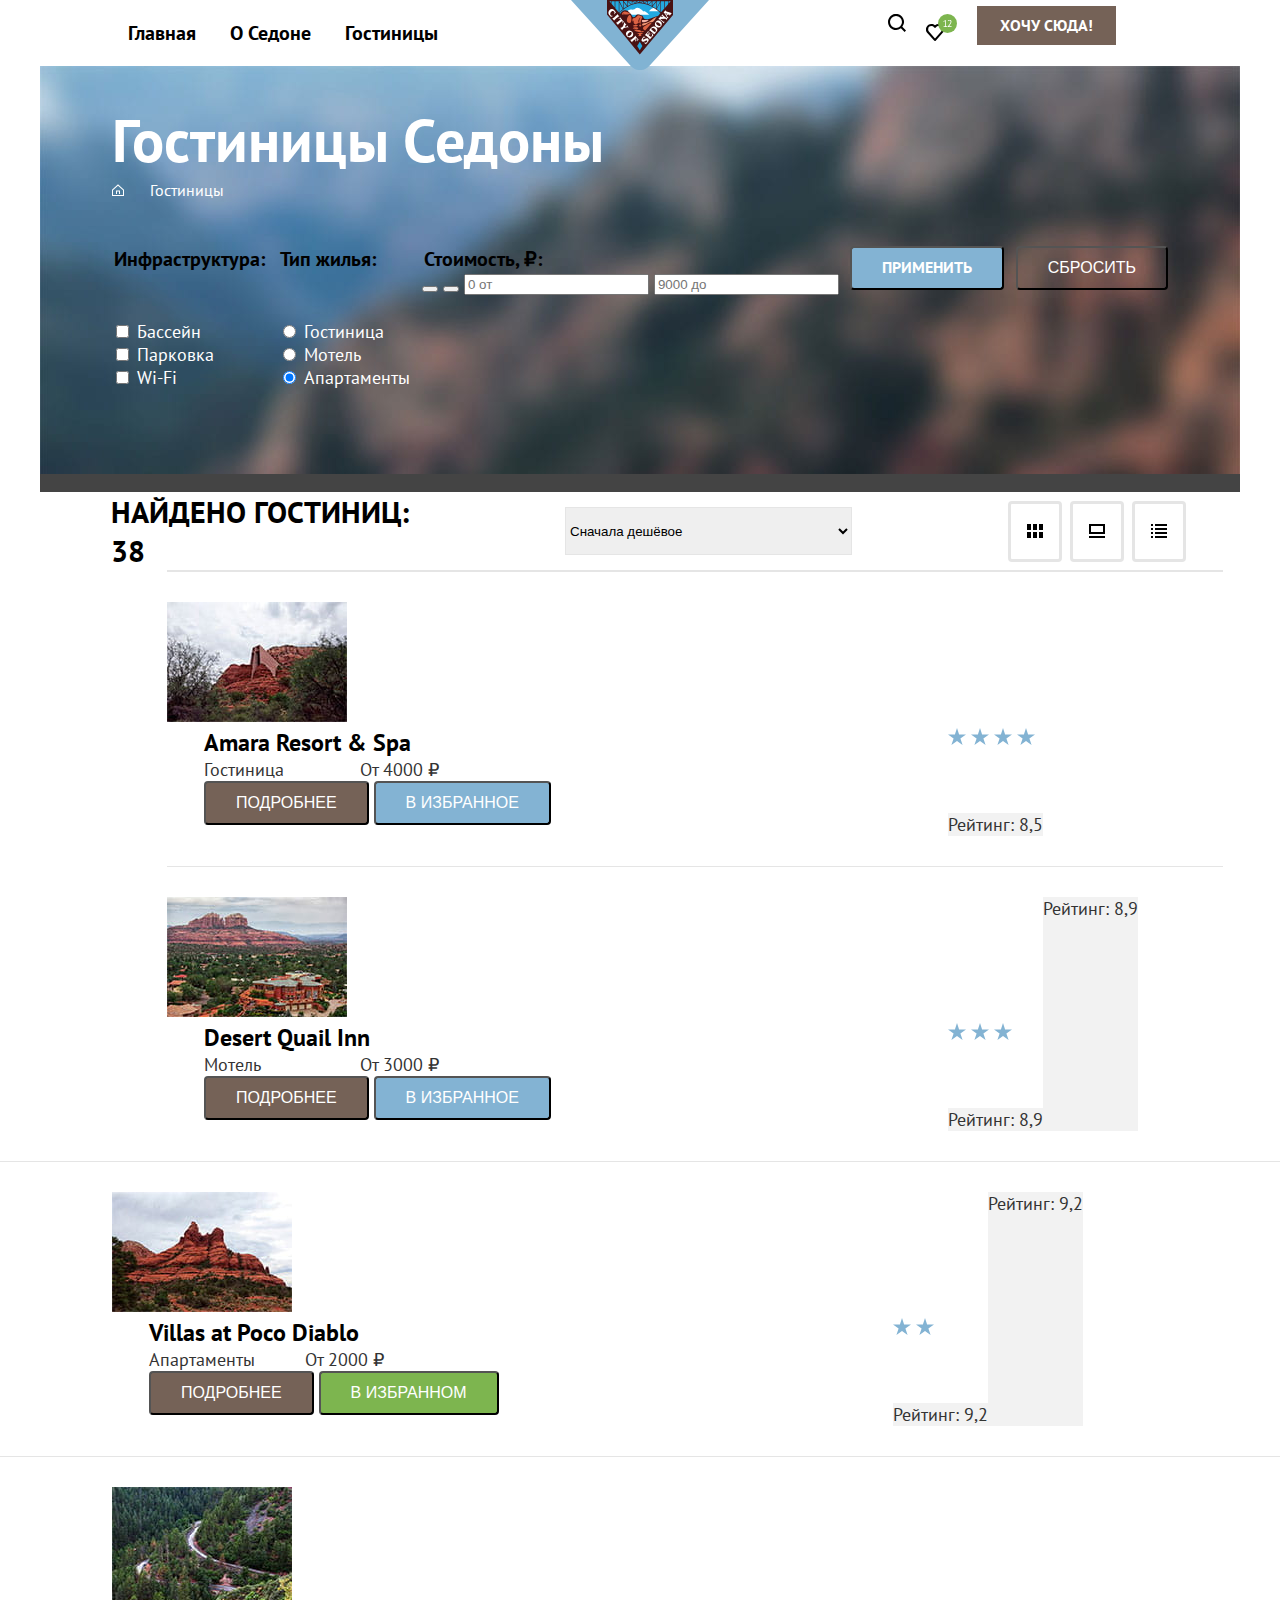
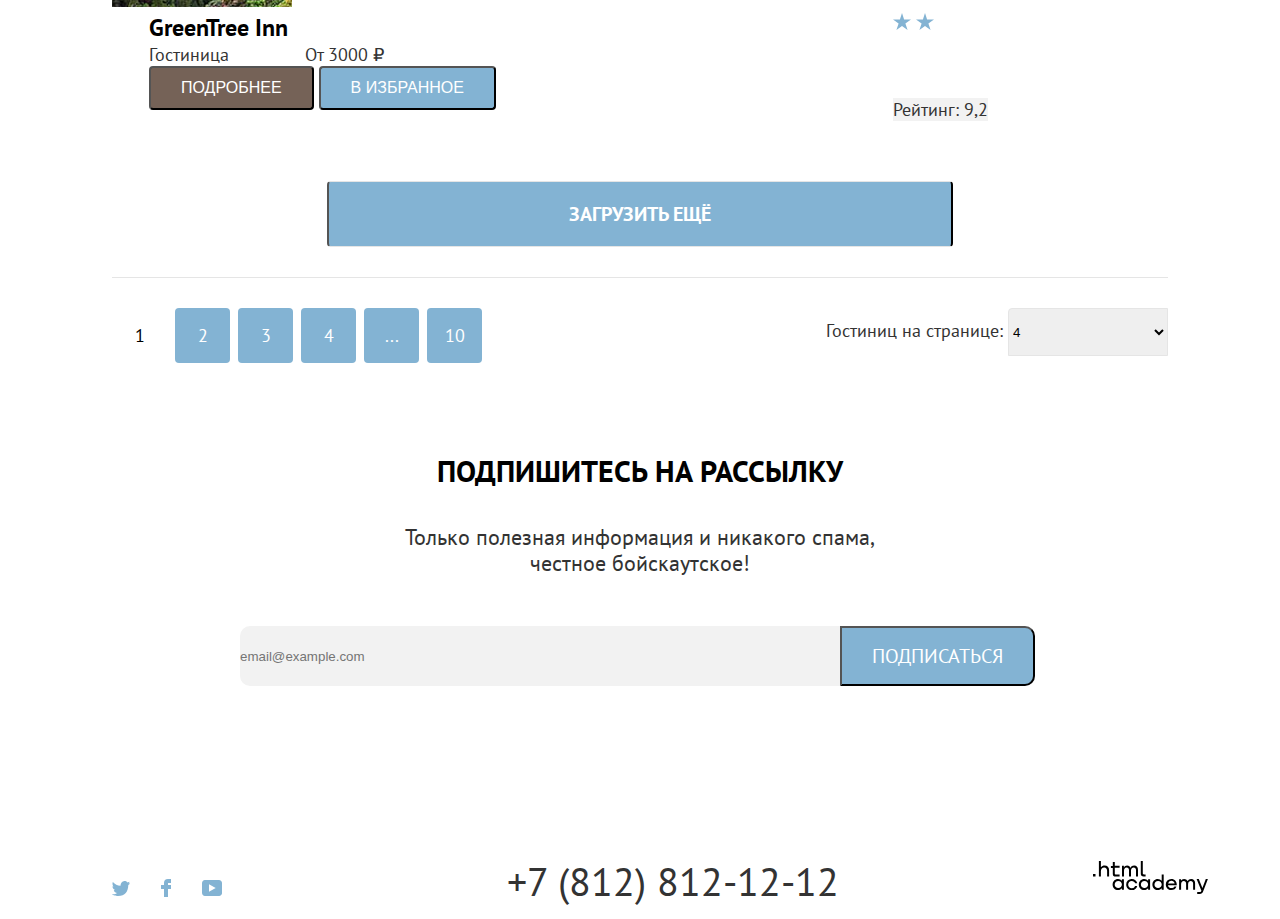
==== commit 2ae43a3d: "Merge branch 'master' of https://github.com/Envoyxxx/1869929-sedona-32" ====
--- a/hotel.html
+++ b/hotel.html
@@ -199,30 +199,29 @@
           <a class="services-card-photo" href="#">
             <img class="services-card-image" src="img/hotel/hotel-1.jpg" alt="Amara Resort & Spa">
           </a>
-          <div class="card-block">
-          <div class="card-text">
+          <div class="card-content">
+            <div class="card-content-text">
           <a class="services-card-link" href="hotel-Amara-Resort-Spa.html">
             <h3 class="services-card-title">Amara Resort & Spa</h3>
           </a>
-          <div class="card-info-block">
+          <div class="card-content-text-info">
           <span class="services-card-info">Гостиница</span>
           <span class="services-card-price">От 4000 ₽</span>
           </div>
-        </div>
-        <div class="card-button-block">
-          <button class="button button-brown button-detail" type="button">Подробнее</button>
-          <button class="button button-favorites" type="button">В избранное</button>
-          </div>
-        </div>
-        </div>
+          <div class="button-block-card">
+          <button class="button button-brown" type="button">Подробнее</button>
+          <button class="button" type="button">В избранное</button>
+          </div>
+          </div>
           <div class="rating">
-            <div class="stars">
+            <div class="rating-stars">
             <img src="img/hotel/star.svg" alt="4 out of 5 stars">
             <img src="img/hotel/star.svg" alt="">
             <img src="img/hotel/star.svg" alt="">
             <img src="img/hotel/star.svg" alt="">
             </div>
             <span class="rating-text">Рейтинг: 8,5</span>
+          </div>
           </div>
           </div>
         </li>
@@ -234,27 +233,29 @@
           <a class="services-card-photo" href="#">
             <img class="services-card-image" src="img/hotel/hotel-2.jpg" alt="Desert Quail Inn">
           </a>
-          <div class="card-block">
-          <div class="card-text">
+          <div class="card-content">
+            <div class="card-content-text">
           <a class="services-card-link" href="hotel-Desert-Quail-Inn.html">
             <h3 class="services-card-title">Desert Quail Inn</h3>
           </a>
-          <div class="card-info-block">
-            <span class="services-card-info">Мотель</span>
-            <span class="services-card-price">От 3000 ₽</span>
-          </div>
+          <div class="card-content-text-info">
+          <span class="services-card-info">Мотель</span>
+          <span class="services-card-price">От 3000 ₽</span>
         </div>
-        <div class="card-button-block">
-          <button class="button button-brown button-detail" type="button">Подробнее</button>
-          <button class="button button-favorites" type="button">В избранное</button>
-          </div>
-        </div>
-        </div>
+        <div class="button-block-card">
+          <button class="button button-brown" type="button">Подробнее</button>
+          <button class="button" type="button">В избранное</button>
+          </div>
+          </div>
           <div class="rating">
-            <div class="stars">
+            <div class="rating-stars">
             <img src="img/hotel/star.svg" alt="3 out of 5 stars">
             <img src="img/hotel/star.svg" alt="">
             <img src="img/hotel/star.svg" alt="">
+            </div>
+            <span class="rating-text">Рейтинг: 8,9</span>
+          </div>
+            </div>
             </div>
             <span class="rating-text">Рейтинг: 8,9</span>
           </div>
@@ -267,26 +268,28 @@
           <a class="services-card-photo" href="#">
             <img class="services-card-image" src="img/hotel/hotel-3.jpg" alt="Villas at Poco Diablo">
           </a>
-          <div class="card-block">
-          <div class="card-text">
-            <a class="services-card-link" href="hotel-Villas-at-Poco-Diablo.html">
-              <h3 class="services-card-title">Villas at Poco Diablo</h3>
-          </a>
-          <div class="card-info-block">
-            <span class="services-card-info">Апартаменты</span>
-            <span class="services-card-price">От 2000 ₽</span>
-          </div>
+          <div class="card-content">
+            <div class="card-content-text">
+          <a class="services-card-link" href="hotel-Villas-at-Poco-Diablo.html">
+            <h3 class="services-card-title">Villas at Poco Diablo</h3>
+          </a>
+          <div class="card-content-text-info">
+          <span class="services-card-info">Апартаменты</span>
+          <span class="services-card-price">От 2000 ₽</span>
         </div>
-        <div class="card-button-block">
-          <button class="button button-brown button-detail" type="button">Подробнее</button>
-          <button class="button button-favorites" type="button">В избранное</button>
-          </div>
-        </div>
-        </div>
+        <div class="button-block-card">
+          <button class="button button-brown" type="button">Подробнее</button>
+          <button class="button button-green" type="button">В избранном</button>
+          </div>
+          </div>
           <div class="rating">
-            <div class="stars">
+            <div class="rating-stars">
             <img src="img/hotel/star.svg" alt="2 out of 5 stars">
             <img src="img/hotel/star.svg" alt="">
+            </div>
+            <span class="rating-text">Рейтинг: 9,2</span>
+          </div>
+            </div>
             </div>
             <span class="rating-text">Рейтинг: 9,2</span>
           </div>
@@ -299,28 +302,27 @@
           <a class="services-card-photo" href="#">
             <img class="services-card-image" src="img/hotel/hotel-4.jpg" alt="GreenTree Inn">
           </a>
-          <div class="card-block">
-          <div class="card-text">
-            <a class="services-card-link" href="hotel-GreenTree-Inn.html">
-              <h3 class="services-card-title">GreenTree Inn</h3>
-          </a>
-          <div class="card-info-block">
-            <span class="services-card-info">Гостиница</span>
-            <span class="services-card-price">От 3000 ₽</span>
-          </div>
+          <div class="card-content">
+            <div class="card-content-text">
+          <a class="services-card-link" href="hotel-GreenTree-Inn.html">
+            <h3 class="services-card-title">GreenTree Inn</h3>
+          </a>
+          <div class="card-content-text-info">
+          <span class="services-card-info">Гостиница</span>
+          <span class="services-card-price">От 3000 ₽</span>
         </div>
-        <div class="card-button-block">
-          <button class="button button-brown button-detail" type="button">Подробнее</button>
-          <button class="button button-favorites" type="button">В избранное</button>
-          </div>
-        </div>
-        </div>
+        <div class="button-block-card">
+          <button class="button button-brown" type="button">Подробнее</button>
+          <button class="button" type="button">В избранное</button>
+          </div>
+          </div>
           <div class="rating">
-            <div class="stars">
+            <div class="rating-stars">
             <img src="img/hotel/star.svg" alt="2 out of 5 stars">
             <img src="img/hotel/star.svg" alt="">
             </div>
             <span class="rating-text">Рейтинг: 9,2</span>
+          </div>
           </div>
           </div>
         </li>
--- a/css/style.css
+++ b/css/style.css
@@ -422,7 +422,7 @@
 
 .option-filter-list{
   padding: 0;
-  width: 150px;
+  padding-top: 30px;
 }
 
 .sorting-block{
@@ -432,6 +432,7 @@
 }
 
 .services-title{
+  margin: 0 auto;
   width: 338px;
   margin-left: 71px;
 }
@@ -444,6 +445,7 @@
 }
 
 .services-options-list{
+  margin: 0 auto;
   display: flex;
   width: 160px;
   margin-right: 72px;
@@ -460,26 +462,28 @@
   border-color: #000;
 }
 
+.services-card-list{
+  margin: 0;
+  margin-left: 127px;
+  margin-right: 17px;
+  padding: 0;
+}
+
 .services-card{
   display: flex;
+  margin: 0 auto;
+  width: 1056px;
+}
+
+.card-content{
+  padding-left: 37px;
+  display: flex;
   justify-content: space-between;
-  margin: 0 auto;
-  width: 1056px;
-}
-
-.card-info{
-  display: flex;
-}
-
-.card-block{
-  display: flex;
-  flex-direction: column;
-  justify-content: flex-start;
-}
-
-.services-card-image{
-  margin-top: 31px;
-  margin-right: 36px;
+  width: 839px;
+}
+
+.card-content-text{
+  display: column;
 }
 
 .option-filter-title{
@@ -509,6 +513,7 @@
 }
 
 .services-card-item{
+  padding: 30px 0;
   font-family: PT Sans;
   font-style: normal;
   font-weight: normal;
@@ -533,6 +538,7 @@
 }
 
 .services-card-title{
+  margin: 0;
   font-family: PT Sans;
   font-style: normal;
   font-weight: bold;
@@ -541,19 +547,14 @@
   color: #000;
 }
 
-.card-info-block{
+.card-content-text-info{
   display: flex;
   justify-content: space-between;
-}
-
-.rating{
-  display: flex;
-  flex-direction: column;
-  justify-content: space-between;
-}
-
-.stars{
-  margin-top: 34px;
+  width: 235px;
+}
+
+.rating-stars{
+  padding-bottom: 63px;
 }
 
 .rating-text{
@@ -568,9 +569,8 @@
   line-height: 21px;
   text-transform: uppercase;
   padding: 9px 30px 10px 30px;
+  height: max-content;
   border-radius: 4px;
-  border: 0;
-  font-weight: bold;
 }
 
 .button-green{
@@ -626,6 +626,7 @@
   line-height: 21px;
   text-transform: uppercase;
 }
+
 
 .button-detail{
   margin-right: 8px;
@@ -672,6 +673,7 @@
 }
 
 .pagination-item{
+  border-radius: 4px;
   margin-right: 8px;
   padding: 17px 0;
   color: #fff;
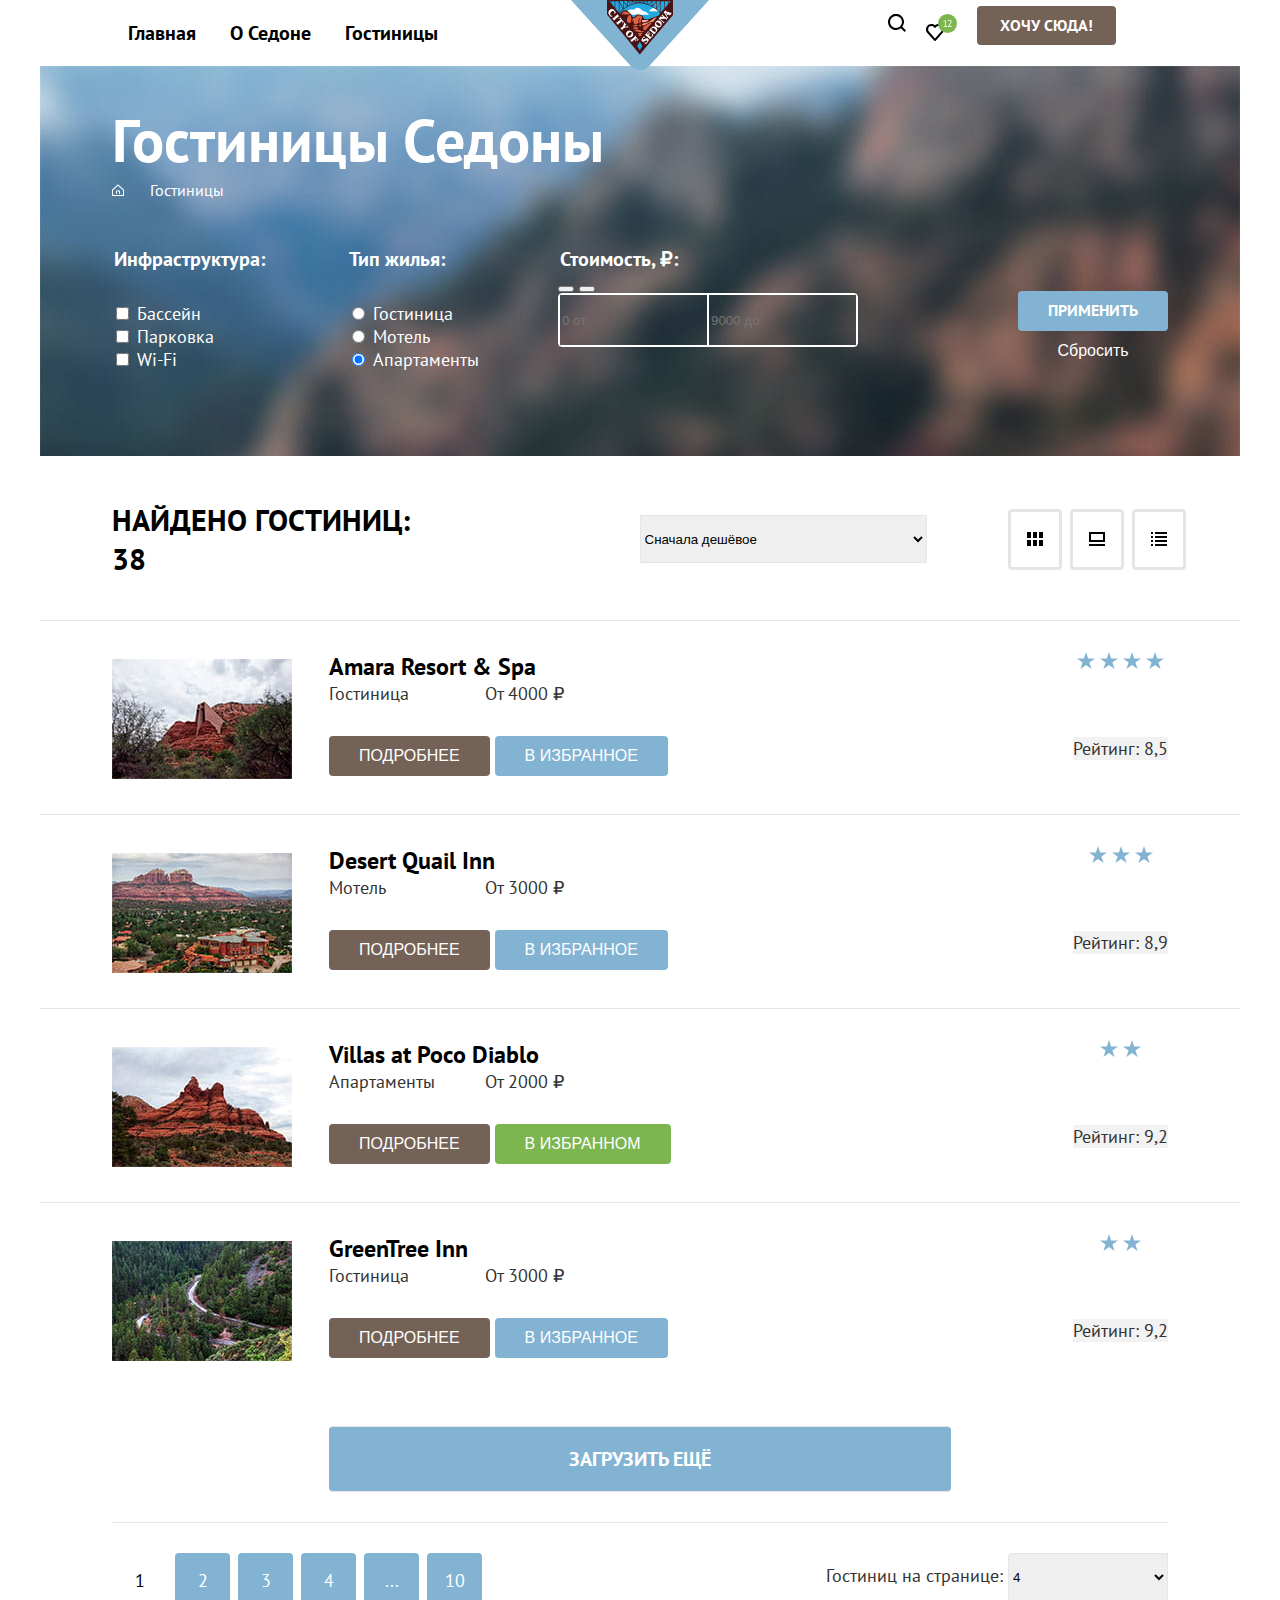
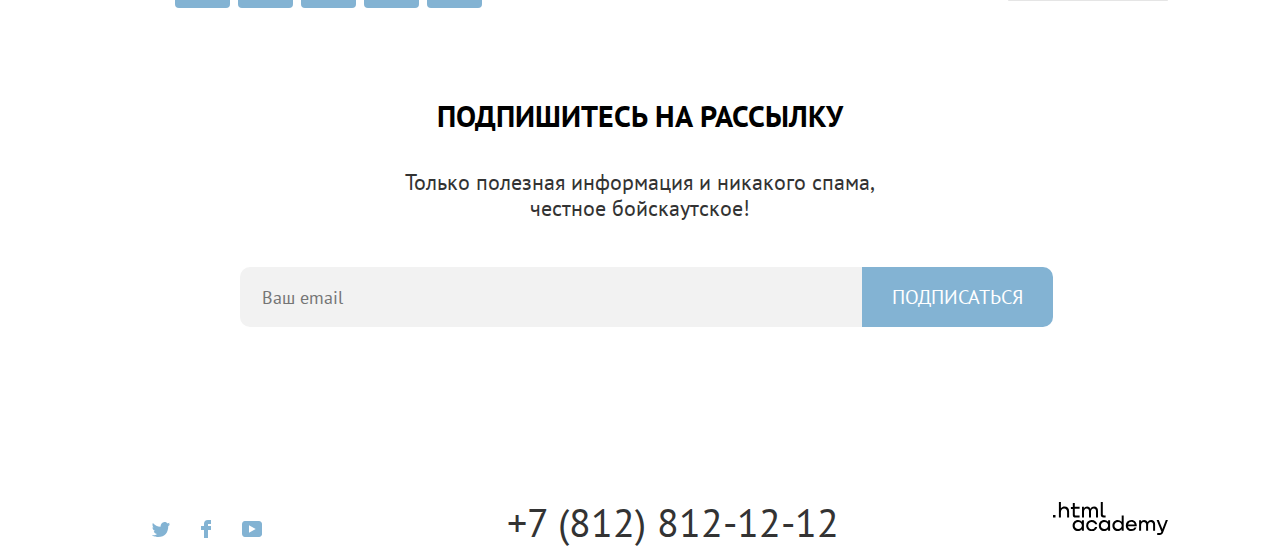
==== commit 2b2852f1: "Доработки 1" ====
--- a/hotel.html
+++ b/hotel.html
@@ -75,6 +75,7 @@
 
       <div class="option-block">
 
+        <div class="option-filter-block">
       <fieldset class="option-filter-group">
 
         <legend class="option-filter-title">
@@ -133,6 +134,8 @@
           </li>
         </ul>
       </fieldset>
+    </div>
+
       <fieldset class="option-filter-group">
         <legend class="option-filter-title">Стоимость, ₽:</legend>
         <button class="range-toggle toggle-min" type="button">
@@ -142,6 +145,8 @@
           <span class="visually-hidden">Изменить максимальную цену.</span>
         </button>
 
+        <div class="option-input-block">
+
         <label class="option-filter-label">
           <input class="option-filter-input" placeholder="0 от" type="number" name="min-price">
         </label>
@@ -149,12 +154,15 @@
         <label class="option-filter-label">
           <input class="option-filter-input" placeholder="9000 до" type="number" name="max-price">
         </label>
+        </div>
 
       </fieldset>
+      <div class="button-option-block">
       <button class="button button-option" type="submit">Применить</button>
       <button class="button button-reset" type="reset">Сбросить</button>
+      </div>
+      </div>
     </form>
-    </div>
     </div>
     </section>
 
@@ -223,7 +231,8 @@
             <span class="rating-text">Рейтинг: 8,5</span>
           </div>
           </div>
-          </div>
+        </div>
+      </div>
         </li>
 
 
@@ -257,8 +266,6 @@
           </div>
             </div>
             </div>
-            <span class="rating-text">Рейтинг: 8,9</span>
-          </div>
           </div>
         </li>
 
@@ -291,8 +298,6 @@
           </div>
             </div>
             </div>
-            <span class="rating-text">Рейтинг: 9,2</span>
-          </div>
           </div>
         </li>
 
@@ -325,6 +330,7 @@
           </div>
           </div>
           </div>
+        </div>
         </li>
 
       </ul>
@@ -369,6 +375,7 @@
     </div>
 
   </main>
+
   <footer class="footer-hotel">
     <section class="subscribe">
       <h2 class="subscribe-title">
@@ -382,7 +389,7 @@
           <label class="visually-hidden" for="newsletter-email">
             Email
           </label>
-          <input class="field" placeholder="email@example.com" type="email" name="newsletter-email" id="newsletter-email" required>
+          <input class="field" placeholder="Ваш email" type="email" name="newsletter-email" id="newsletter-email" required>
         </p>
         <button class="button newsletter-button button-subscribe" type="submit">
           <span class="subscribe-button">Подписаться</span>
--- a/css/style.css
+++ b/css/style.css
@@ -38,9 +38,6 @@
 li{
   list-style-type: none;
 }
-footer{
-  padding-top: 90px;
-}
 
 .visually-hidden{
   position: absolute;
@@ -56,13 +53,13 @@
 .nav{
   display: flex;
   justify-content: space-between;
-  width: 1200px;
-  margin: 0 auto;
+  margin: 0 auto;
+  padding-left: 71px;
+  padding-right: 72px;
 }
 
 .nav-list{
   margin: 0;
-  margin-left: 71px;
   margin-right: 50px;
   padding: 0;
   width: 410px;
@@ -87,14 +84,13 @@
 }
 
 .logo-link{
-  margin: 0 531px;
+  margin: 0 460px;
   position: absolute;
 }
 
 .user-list{
   margin: 0;
   margin-left: 169px;
-  margin-right: 72px;
   padding: 0;
   width: 290px;
   display: flex;
@@ -115,7 +111,6 @@
 
 .welcome{
   margin: 0 auto;
-  margin-bottom: 63px;
   background-color: #fff;
   background-image: url(../img/index/background-top.jpg);
   background-size: 100% auto;
@@ -124,10 +119,15 @@
   text-align: center;
 }
 
+.appeal{
+  padding-top: 63px;
+  padding-bottom: 80px;
+}
+
 .appeal-title{
   margin: 0 auto;
   padding: 0;
-  padding-bottom: 23px;
+  margin-bottom: 23px;
   font-family: PT Sans;
   font-style: normal;
   font-weight: bold;
@@ -142,7 +142,6 @@
 .appeal-text{
   margin: 0 auto;
   padding: 0;
-  padding-bottom: 80px;
   font-family: PT Sans;
   font-style: normal;
   font-weight: normal;
@@ -158,9 +157,6 @@
 
 .reason-item{
   text-align: center;
-  width: 250px;
-  padding: 0 75px;
-  padding-top: 98px;
 }
 
 .reason-title{
@@ -178,7 +174,7 @@
 
 .reason-number{
   margin: 0 auto;
-  padding-bottom: 26px;
+  margin-bottom: 26px;
   font-family: PT Sans;
   font-style: normal;
   font-weight: normal;
@@ -189,7 +185,6 @@
 
 .reason-text{
   margin: 0 auto;
-  padding-bottom: 95px;
   max-width: 250px;
 }
 
@@ -206,7 +201,7 @@
 
 .reason-block-text{
   width: 250px;
-  padding: 0 75px;
+  padding: 98px 75px 77px;
 }
 
 .reason-block{
@@ -254,12 +249,13 @@
 .trip{
   text-align: center;
   margin: 0 auto;
-  margin-top: 100px;
+  padding-top: 100px;
+  padding-bottom: 100px;
 }
 
 .trip-title{
   margin: 0 auto;
-  padding-bottom: 35px;
+  margin-bottom: 35px;
   font-family: PT Sans;
   font-style: normal;
   font-weight: bold;
@@ -271,7 +267,7 @@
 
 .trip-text{
   margin: 0 auto;
-  padding-bottom: 60px;
+  margin-bottom: 60px;
   text-align: center;
   font-family: PT Sans;
   font-style: normal;
@@ -282,6 +278,8 @@
 }
 
 .subscribe-index{
+  padding-top: 94px;
+  padding-bottom: 94px;
   margin: 0 auto;
   color: #fff;
   background-color: #444;
@@ -289,20 +287,24 @@
   background-size: 100% auto;
   background-repeat: no-repeat;
   width: 1200px;
-  height: 411px;
-  text-align: center;
+  text-align: center;
+  display: flex;
+  flex-direction: column;
 }
 
 .subscribe{
   margin: 0 auto;
+  padding-top: 90px;
   padding-bottom: 135px;
   width: 800px;
   text-align: center;
+  display: flex;
+  flex-direction: column;
 }
 
 .subscribe-title{
   margin: 0 auto;
-  padding-bottom: 35px;
+  margin-bottom: 35px;
   font-family: PT Sans;
   font-style: normal;
   font-weight: bold;
@@ -314,8 +316,7 @@
 
 .subscribe-index-title{
   margin: 0 auto;
-  padding-top: 94px;
-  padding-bottom: 35px;
+  margin-bottom: 30px;
   font-family: PT Sans;
   font-style: normal;
   font-weight: bold;
@@ -327,7 +328,7 @@
 
 .subscribe-text{
   margin: 0 auto;
-  padding-bottom: 50px;
+  margin-bottom: 46px;
   font-family: PT Sans;
   font-style: normal;
   font-weight: normal;
@@ -393,13 +394,13 @@
 
 .breadcrumbs{
   margin: 0;
-  padding-bottom: 45px;
+  margin-bottom: 45px;
   display: flex;
   padding-inline-start: 0;
 }
 
 .breadcrumbs-item{
-  padding-right: 26px;
+  margin-right: 26px;
 }
 
 .breadcrumbs-link{
@@ -414,27 +415,56 @@
   justify-content: space-between;
 }
 
+.option-filter-block{
+  display: flex;
+  justify-content: space-between;
+  width: 367px
+}
+
 .option-filter-group{
   margin: 0;
   padding: 0;
   border: 0;
 }
 
+.option-input-block{
+  display: flex;
+  border: solid #fff 1px;
+  border-radius: 4px;
+}
+
+.option-filter-input{
+  width: 143px;
+  height: 48px;
+  background-color: transparent;
+  border: solid #fff 1px;
+}
+
+.button-option-block{
+  margin-left: 81px;
+  display: flex;
+  flex-direction: column;
+  align-self: flex-end;
+}
+
 .option-filter-list{
-  padding: 0;
-  padding-top: 30px;
+  margin: 0;
+  padding: 0;
+  margin-top: 30px;
 }
 
 .sorting-block{
   display: flex;
-  justify-content: space-between;
   align-items: center;
+  padding-top: 44px;
+  padding-bottom: 42px;
+  width: 1057px;
+  margin: 0 auto;
 }
 
 .services-title{
-  margin: 0 auto;
+  margin: 0;
   width: 338px;
-  margin-left: 71px;
 }
 
 .select-control{
@@ -445,10 +475,10 @@
 }
 
 .services-options-list{
-  margin: 0 auto;
+  margin: 0;
+  padding: 0;
   display: flex;
   width: 160px;
-  margin-right: 72px;
 }
 
 .services-options-item{
@@ -463,9 +493,7 @@
 }
 
 .services-card-list{
-  margin: 0;
-  margin-left: 127px;
-  margin-right: 17px;
+  margin: 0 auto;
   padding: 0;
 }
 
@@ -476,7 +504,7 @@
 }
 
 .card-content{
-  padding-left: 37px;
+  margin-left: 37px;
   display: flex;
   justify-content: space-between;
   width: 839px;
@@ -492,17 +520,14 @@
   font-weight: bold;
   font-size: 20px;
   line-height: 26px;
-  color: #000;
-}
-
-.option-filter-item{
-  list-style-type:
 }
 
 .services-control{
   width: 287px;
   height: 48px;
   border-color: #E5E5E5;
+  margin-left: 190px;
+  margin-right: 81px;
 }
 
 .control-label{
@@ -523,8 +548,8 @@
   padding: 30px 0;
 }
 
-.services-card-list:last-child{
-  border-top: solid #E5E5E5 1px;
+.services-card-photo{
+  margin-top: 8px;
 }
 
 .services-title{
@@ -547,14 +572,28 @@
   color: #000;
 }
 
+.card-info{
+  display: flex;
+}
+
 .card-content-text-info{
   display: flex;
   justify-content: space-between;
   width: 235px;
 }
 
+.button-block-card{
+  margin-top: 31px;
+}
+
+.rating{
+  display: flex;
+  flex-direction: column;
+}
+
 .rating-stars{
-  padding-bottom: 63px;
+  margin: 0 auto;
+  margin-bottom: 63px;
 }
 
 .rating-text{
@@ -571,6 +610,7 @@
   padding: 9px 30px 10px 30px;
   height: max-content;
   border-radius: 4px;
+  border: 0;
 }
 
 .button-green{
@@ -588,10 +628,13 @@
   text-align: center;
   text-transform: uppercase;
   padding: 9px 23px 10px 23px;
+  border-radius: 4px;
 }
 
 .button-reset{
   background-color: transparent;
+  border: 0;
+  text-transform: none;
 }
 
 .button-brown{
@@ -607,6 +650,7 @@
   line-height: 36px;
   padding: 13px 135px 17px 135px;
   text-transform: uppercase;
+  border: 0;
 }
 
 .button-subscribe{
@@ -616,6 +660,7 @@
   line-height: 26px;
   text-transform: uppercase;
   border-radius: 0 10px 10px 0;
+  border: 0;
 }
 
 .button-option{
@@ -625,6 +670,7 @@
   font-size: 16px;
   line-height: 21px;
   text-transform: uppercase;
+  border: 0;
 }
 
 
@@ -695,6 +741,7 @@
 
 .newsletter-form{
   display: flex;
+  margin: 0 auto;
 
 }
 
@@ -705,4 +752,10 @@
   border: 0;
   border-radius: 10px 0 0 10px;
   background-color: #F2F2F2;
-}
+  font-family: PT Sans;
+  font-style: normal;
+  font-weight: normal;
+  font-size: 18px;
+  line-height: 26px;
+  padding-left: 22px;
+}
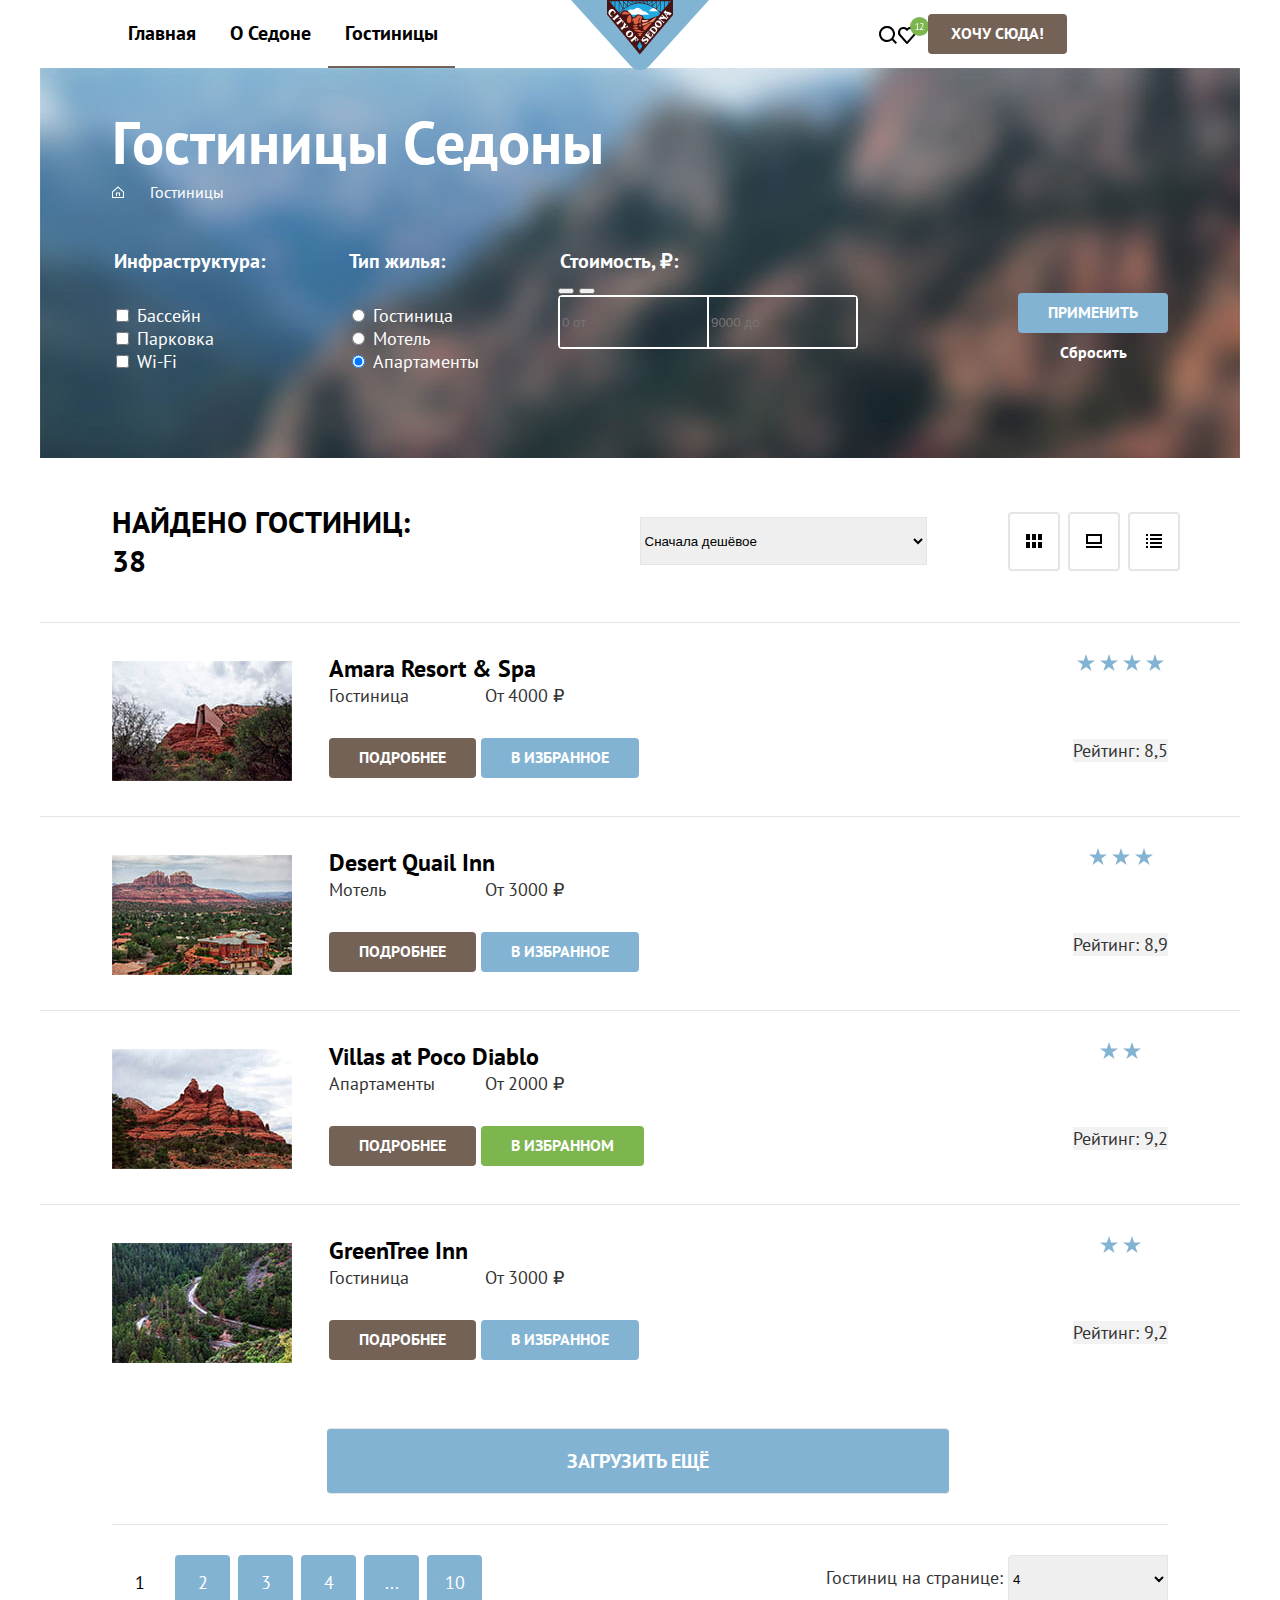
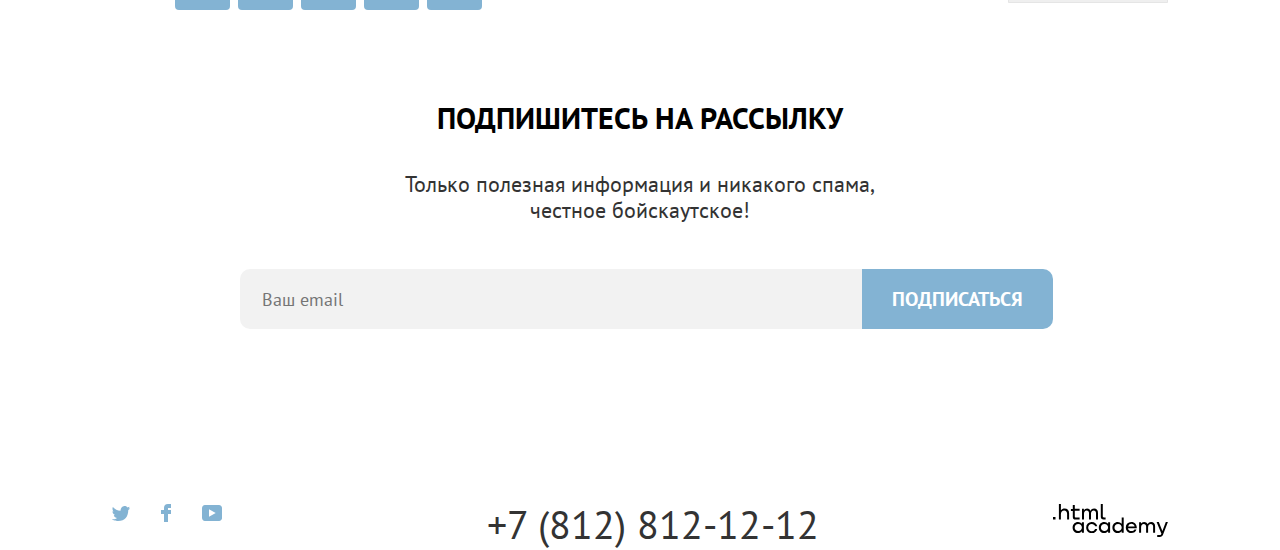
==== commit 68769e00: "корректировки" ====
--- a/hotel.html
+++ b/hotel.html
@@ -20,7 +20,7 @@
           <a class="nav-link" href="about.html">О Седоне</a>
         </li>
         <li class="nav-item">
-          <a class="nav-link">Гостиницы</a>
+          <a class="nav-link active-page">Гостиницы</a>
         </li>
       </ul>
       <a class="logo-link" href="index.html">
@@ -29,14 +29,15 @@
       <ul class="user-list">
         <li class="user-list-item">
           <a class="user-list-link" href="#">
-            <span class="visually-hidden">Поиск</span>
-            <img src="img/search.svg" alt="Поиск">
+            <span class="visually-hidden"> Поиск </span>
+            <svg class="user-icon" aria-hidden="true" focusable="false" width="18" height="18" fill="none" xmlns="http://www.w3.org/2000/svg"><g clip-path="url(#a)"><path d="m18 16.5-3.7-3.7A8 8 0 0 0 8-.1C3.6-.1 0 3.6 0 8a8 8 0 0 0 12.9 6.3l3.7 3.7 1.4-1.5ZM8 14a6 6 0 0 1-6-6 6 6 0 0 1 6-6 6 6 0 0 1 6 6 6 6 0 0 1-6 6Z" fill="#000"/></g><defs><clipPath id="a"><path fill="#fff" d="M0 0h18v18H0z"/></clipPath></defs></svg>
+
           </a>
         </li>
         <li class="user-list-item">
           <a class="user-list-link" href="#">
             <span class="visually-hidden">Избранное</span>
-            <img src="img/favorites.svg" alt="Избранное">
+            <svg class="user-icon" aria-hidden="true" focusable="false" width="31" height="27" fill="none" xmlns="http://www.w3.org/2000/svg"><path d="M8.9 27a1 1 0 0 1-.8-.4l-7-7.9A5.4 5.4 0 0 1 5.5 10c1.3 0 2.5.5 3.5 1.3a5.5 5.5 0 0 1 9 4.1c0 1.3-.5 2.5-1.3 3.4l-7 7.9c-.2.2-.4.3-.8.3Zm-6-9.5L9 24.4l6.2-7c.5-.5.7-1.2.7-2 0-1.8-1.5-3.3-3.3-3.3-1 0-2 .5-2.7 1.3-.3.3-.6.4-.9.4-.3 0-.6-.2-.8-.4a3.7 3.7 0 0 0-2.7-1.3 3.3 3.3 0 0 0-3.3 3.3c-.1.9.3 1.6.7 2.1-.1 0-.1 0 0 0Z" fill="#000"/><path d="M31 9.5a9.5 9.5 0 1 1-19 0 9.5 9.5 0 0 1 19 0Z" fill="#7DB54F"/><path d="M17.6 12.3H19V7.4l.1-.6-.4.5-1 .8-.4-.5 2.2-1.7h.3v6.4h1.4v.7h-3.6v-.7Zm7.9-4.7-.2 1-.6 1.2a10.9 10.9 0 0 1-1.4 2.1l-.5.4H25.6v.7h-4v-.3a33.1 33.1 0 0 0 1.8-2.2 9.7 9.7 0 0 0 1-1.9c.2-.3.2-.6.2-.9 0-.3 0-.6-.3-.8-.1-.2-.4-.3-.8-.3l-.7.1-.7.4-.3-.6.8-.5a3 3 0 0 1 1-.1l.8.1a1.5 1.5 0 0 1 1 1v.6Z" fill="#fff"/></svg>
           </a>
         </li>
         <li class="user-list-item">
@@ -50,8 +51,6 @@
   </header>
   <main class="main-hotel">
     <section class="option">
-      <div class="option-container">
-
 
     <h1 class="hotel-title">
       Гостиницы Седоны
@@ -163,7 +162,6 @@
       </div>
       </div>
     </form>
-    </div>
     </section>
 
     <section class="services">
@@ -202,7 +200,6 @@
       <ul class="services-card-list">
 
         <li class="services-card-item">
-          <div class="services-card">
             <div class="card-info">
           <a class="services-card-photo" href="#">
             <img class="services-card-image" src="img/hotel/hotel-1.jpg" alt="Amara Resort & Spa">
@@ -232,12 +229,10 @@
           </div>
           </div>
         </div>
-      </div>
         </li>
 
 
         <li class="services-card-item">
-          <div class="services-card">
             <div class="card-info">
           <a class="services-card-photo" href="#">
             <img class="services-card-image" src="img/hotel/hotel-2.jpg" alt="Desert Quail Inn">
@@ -266,11 +261,9 @@
           </div>
             </div>
             </div>
-          </div>
         </li>
 
         <li class="services-card-item">
-          <div class="services-card">
             <div class="card-info">
           <a class="services-card-photo" href="#">
             <img class="services-card-image" src="img/hotel/hotel-3.jpg" alt="Villas at Poco Diablo">
@@ -298,11 +291,9 @@
           </div>
             </div>
             </div>
-          </div>
         </li>
 
         <li class="services-card-item">
-          <div class="services-card">
             <div class="card-info">
           <a class="services-card-photo" href="#">
             <img class="services-card-image" src="img/hotel/hotel-4.jpg" alt="GreenTree Inn">
@@ -330,7 +321,6 @@
           </div>
           </div>
           </div>
-        </div>
         </li>
 
       </ul>
@@ -401,30 +391,39 @@
          Контакты
        </h2>
        <ul class="contacts-list">
-         <div class="contact-block">
          <li class="contacts-item">
            <a class="contacts-link" href="https://twitter.com/htmlacademy_ru">
-             <img src="img/social-twitter.svg" alt="Twitter">
+             <svg width="18" height="15" fill="none" xmlns="http://www.w3.org/2000/svg"><g clip-path="url(#a)"><path d="M11.6.2c1.8-.5 3.2.3 3.8 1.2l2.1-.7c0 .9-.6 1.5-.9 1.8.7.1 1.4-.6 1.4-.6a3 3 0 0 1-1.7 2C16.1 10.7 13 15.1 5.7 15h-.5c-.4 0-4.4-.5-5.2-1.9 2.4.2 4.1-.4 5-1.2-1-.3-2.9-.4-3.2-2.9.4.1.6.2 1.3.1C1.8 8.3.4 7.5.5 5.3c.3.3 1.1.5 1.4.5C1.1 5.6-.2 2.5.9.9a11 11 0 0 0 7.6 3.8C8.7 2.3 9.7.8 11.6.2Z" fill="#83B3D3"/></g><defs><clipPath id="a"><path fill="#fff" d="M0 0h18v15H0z"/></clipPath></defs></svg>
            </a>
          </li>
          <li class="contacts-item">
            <a class="contacts-link" href="https://www.facebook.com/htmlacademy">
-             <img src="img/social-facebook.svg" alt="Facebook">
+             <svg width="10" height="18" fill="none" xmlns="http://www.w3.org/2000/svg"><path d="M7 0a4 4 0 0 0-4 4v2H0v4h3v8h4v-8h3V6H7V4h3V0H7Z" fill="#83B3D3"/></svg>
+
            </a>
          </li>
          <li class="contacts-item">
            <a class="contacts-link" href="https://www.youtube.com/c/HTMLAcademyRUS">
-             <img src="img/social-youtube.svg" alt="Youtube">
+             <svg width="20" height="16" viewBox="0 0 20 16" fill="none" xmlns="http://www.w3.org/2000/svg">
+             <g clip-path="url(#clip0)">
+             <path d="M17 0H2.9C1.2 0 0 1.5 0 3.2V12.7C0 14.5 1.2 16 2.9 16H17.2C18.7 16 20.1 14.5 20.1 12.8V3.2C19.9 1.5 18.7 0 17 0ZM7 11.8V4.2L13.7 8L7 11.8Z" fill="#83B3D3"/>
+             </g>
+             <defs>
+             <clipPath id="clip0">
+             <rect width="20" height="16" fill="white"/>
+             </clipPath>
+             </defs>
+             </svg>
+
            </a>
          </li>
-       </div>
        </ul>
        <a class="contact-number" href="tel:+78128121212">
          +7 (812) 812-12-12
        </a>
        <div class="htmlacademy-logo">
        <a class="htmlacademy" href="https://htmlacademy.ru/">
-         <img src="img/logo_htmlacademy.svg" alt="HTMLAcademy">
+        <svg width="115" height="34" fill="none" xmlns="http://www.w3.org/2000/svg"><path d="M0 12.9v2.6h2.5v-2.6H0ZM11.6 4.5c-1.6 0-2.8.7-3.6 1.7h-.1V0h-2v15.5h2v-5.3c0-2.1 1.3-3.6 3.3-3.6 1.8 0 2.9 1.4 2.9 3.2v5.7h2V9.4c.1-3-1.8-4.9-4.5-4.9ZM26.6 4.8h-4.8V1.1h-2v3.8h-1.9v2h1.9v6c0 1.7 1 2.7 2.7 2.7h4.1v-2h-3.7c-.7 0-1.1-.4-1.1-1.1V6.8h4.8v-2ZM41.1 4.6c-1.6 0-2.9.8-3.5 2.1h-.1a3.7 3.7 0 0 0-3.4-2.1c-1.4 0-2.5.8-3.1 1.8h-.1V4.8H29v10.6h2V10c0-2 1-3.5 2.6-3.5 1.5 0 2.4 1 2.4 2.6v6.3h2V9.8c0-2.4 1.4-3.3 2.6-3.3 1.5 0 2.4 1 2.4 2.6v6.3h2V8.9c.1-2.5-1.4-4.3-3.9-4.3ZM47.8 12.7c0 1.7 1 2.7 2.8 2.7h2v-2h-1.7c-.7 0-1.1-.4-1.1-1.1V0h-2v12.7ZM28.9 19.7a4.9 4.9 0 0 0-3.9-1.8c-3.1 0-5.4 2.3-5.4 5.6s2.3 5.6 5.4 5.6c1.8 0 3-.8 3.8-1.9h.1v1.6h2V18.2h-2v1.5Zm-3.6 7.4a3.5 3.5 0 0 1-3.6-3.6c0-2 1.4-3.6 3.6-3.6s3.6 1.6 3.6 3.6c0 1.9-1.4 3.6-3.6 3.6ZM44.2 22c-.5-2.4-2.6-4.1-5.4-4.1a5.4 5.4 0 0 0-5.6 5.6c0 3.1 2.2 5.6 5.6 5.6 2.8 0 4.9-1.8 5.4-4.2h-2.1a3.4 3.4 0 0 1-3.3 2.3 3.5 3.5 0 0 1-3.6-3.6c0-2 1.4-3.6 3.6-3.6 1.6 0 2.8 1 3.3 2.2h2.1V22ZM55.1 19.7a4.9 4.9 0 0 0-3.9-1.8c-3.1 0-5.4 2.3-5.4 5.6s2.3 5.6 5.4 5.6c1.8 0 3-.8 3.8-1.9h.1v1.6h2V18.2h-2v1.5Zm-3.6 7.4a3.5 3.5 0 0 1-3.6-3.6c0-2 1.4-3.6 3.6-3.6s3.6 1.6 3.6 3.6c0 1.9-1.5 3.6-3.6 3.6ZM68.7 19.8a5 5 0 0 0-3.9-1.9c-3.1 0-5.4 2.3-5.4 5.6s2.2 5.6 5.4 5.6c1.7 0 3-.8 3.8-1.8h.1v1.5h2V13.4h-2v6.4Zm-3.6 7.3a3.5 3.5 0 0 1-3.6-3.6c0-2 1.4-3.6 3.6-3.6s3.6 1.6 3.6 3.6c-.1 2-1.5 3.6-3.6 3.6ZM78.3 17.9a5.4 5.4 0 0 0-5.5 5.6c0 3 2.1 5.6 5.5 5.6 2.5 0 4.5-1.3 5.2-3.6h-2.1c-.5 1-1.6 1.6-3 1.6-1.9 0-3.3-1.3-3.4-2.9h8.8c.2-3.6-2-6.3-5.5-6.3Zm0 1.9c1.7 0 3 1 3.3 2.6h-6.5a3.2 3.2 0 0 1 3.2-2.6ZM98.2 17.9a4 4 0 0 0-3.6 2h-.1c-.6-1.2-1.8-2-3.4-2-1.4 0-2.5.7-3.1 1.8v-1.5h-1.9v10.6h2v-5.4c0-2 1-3.4 2.6-3.5 1.5 0 2.4 1 2.4 2.6v6.3h2v-5.6c0-2.4 1.4-3.3 2.6-3.3 1.5 0 2.4 1 2.4 2.6v6.3h2v-6.5c.1-2.6-1.4-4.4-3.9-4.4ZM109.4 27l-3.6-8.9h-2.2l4.8 11.6c-.3.9-.7 1.2-1.7 1.2h-2.5v2h2.5c1.8 0 2.8-.8 3.5-2.6l4.7-12.2h-2.1l-3.4 8.9Z" fill="#000"/></svg>
        </a>
      </div>
      </section>
--- a/css/style.css
+++ b/css/style.css
@@ -78,9 +78,8 @@
   font-size: 20px;
   line-height: 26px;
 }
-
-.nav-link:hover{
-  text-decoration: underline 2px;
+.active-page{
+  border-bottom: 2px solid #756257;
 }
 
 .logo-link{
@@ -98,9 +97,20 @@
 }
 
 .user-list-item{
+  position: relative;
   display: block;
   text-align: center;
   padding: 14px 10px;
+}
+
+.user-icon{
+  position: absolute;
+  top: 0;
+  right: 0;
+  bottom: 0;
+  left: 0;
+  margin: auto;
+  margin-bottom: 24px;
 }
 
 .main-container{
@@ -227,6 +237,27 @@
   width: 400px;
   padding-top: 165px;
   padding-bottom: 80px;
+}
+
+.housing{
+  background-image: url(../img/index/icon-1.svg);
+  background-repeat: no-repeat;
+  background-size: 75px 72px;
+  background-position: center bottom 223px;
+}
+
+.eat{
+  background-image: url(../img/index/icon-2.svg);
+  background-repeat: no-repeat;
+  background-size: 74px 70px;
+  background-position: center bottom 223px;
+}
+
+.souvenirs{
+  background-image: url(../img/index/icon-3.svg);
+  background-repeat: no-repeat;
+  background-size: 64px 76px;
+  background-position: center bottom 223px;
 }
 
 .reason-extra-title{
@@ -341,12 +372,15 @@
   display: flex;
   justify-content: space-between;
   padding-top: 40px;
-}
-
-.contact-block{
+  padding-left: 72px;
+  padding-right: 72px;
+}
+
+.contacts-list{
+  margin: 0;
+  padding: 0;
   display: flex;
   width: 140px;
-  margin-left: 72px;
 }
 
 .contacts-item{
@@ -356,7 +390,6 @@
 
 .htmlacademy-logo{
   width: 115px;
-  margin-right: 72px;
 }
 
 .contact-number{
@@ -368,6 +401,7 @@
 }
 
 .option{
+  padding: 35px 72px 85px;
   color: #fff;
   background-color: #444;
   background-image: url(../img/hotel/catalog-background.jpg);
@@ -375,15 +409,8 @@
   background-repeat: no-repeat;
 }
 
-.option-container{
-  margin: 0 auto;
-  padding-bottom: 85px;
-  width: 1056px;
-}
-
 .hotel-title{
   margin: 0 auto;
-  padding-top: 35px;
   font-family: PT Sans;
   font-style: normal;
   font-weight: bold;
@@ -484,23 +511,17 @@
 .services-options-item{
   margin-right: 8px;
   padding: 17px 16px;
-  border: solid #E5E5E5;
+  border: 2px solid #E5E5E5;
   border-radius: 4px;
 }
 
 .services-options-item:hover{
-  border-color: #000;
+  border-color: #83B3D3;
 }
 
 .services-card-list{
   margin: 0 auto;
   padding: 0;
-}
-
-.services-card{
-  display: flex;
-  margin: 0 auto;
-  width: 1056px;
 }
 
 .card-content{
@@ -538,14 +559,15 @@
 }
 
 .services-card-item{
-  padding: 30px 0;
+  padding: 30px 72px;
   font-family: PT Sans;
   font-style: normal;
   font-weight: normal;
   font-size: 18px;
   line-height: 23px;
   border-top: solid #E5E5E5 1px;
-  padding: 30px 0;
+  display: flex;
+
 }
 
 .services-card-photo{
@@ -601,23 +623,74 @@
 }
 
 .button{
-  display: inline;
+  display: inline-block;
   color: #fff;
   background-color: #83B3D3;
-  font-size: 16px;
-  line-height: 21px;
-  text-transform: uppercase;
   padding: 9px 30px 10px 30px;
   height: max-content;
   border-radius: 4px;
   border: 0;
+  cursor: pointer;
+  font-family: PT Sans;
+  font-style: normal;
+  font-weight: bold;
+  font-size: 16px;
+  line-height: 21px;
+  text-align: center;
+  text-transform: uppercase;
+}
+
+.button:hover {
+  background-color: #68A2CA;
+  border: 1px solid #756257;
+}
+
+.button:focus {
+  border: 3px solid #756257;
+  background-color: #68A2CA;
+}
+
+.button:disabled {
+  opacity: 0.3;
+  background-color: #68A2CA;
+  border: 1px solid #756257;
+}
+
+.button:disabled:hover {
+  opacity: 0.3;
+  background-color: #68A2CA;
+  outline: none;
+  cursor: default;
 }
 
 .button-green{
   background-color: #7DB54F;
 }
 
+.button-green:hover {
+  background-color: #6C9E42;
+}
+
+.button-green:focus {
+  border: 3px solid #756257;
+  background-color: #6C9E42;
+}
+
+.button-green:disabled {
+  opacity: 0.3;
+  background-color: #68A2CA;
+  border: 1px solid #756257;
+}
+
+.button-green:disabled:hover {
+  opacity: 0.3;
+  background-color: #6C9E42;
+  outline: none;
+  cursor: default;
+}
+
 .header-button{
+  display: inline-block;
   font-family: PT Sans;
   font-size: 16px;
   line-height: 21px;
@@ -629,6 +702,29 @@
   text-transform: uppercase;
   padding: 9px 23px 10px 23px;
   border-radius: 4px;
+  border: 0;
+  cursor: pointer;
+}
+
+.header-button:hover {
+  background-color: #615048;
+}
+
+.header-button:focus {
+  border: 3px solid #83B3D3;
+  background-color: #615048;
+}
+
+.header-button:disabled {
+  opacity: 0.3;
+  background-color: #615048;
+}
+
+.header-button:disabled:hover {
+  opacity: 0.3;
+  background-color: #615048;
+  outline: none;
+  cursor: default;
 }
 
 .button-reset{
@@ -641,6 +737,27 @@
   background-color: #756257;
 }
 
+.button-brown:hover {
+  background-color: #615048;
+}
+
+.button-brown:focus {
+  border: 3px solid #83B3D3;
+  background-color: #615048;
+}
+
+.button-brown:disabled {
+  opacity: 0.3;
+  background-color: #615048;
+}
+
+.button-brown:disabled:hover {
+  opacity: 0.3;
+  background-color: #615048;
+  outline: none;
+  cursor: default;
+}
+
 .button-trip{
   margin: 0 auto;
   font-family: PT Sans;
@@ -687,10 +804,10 @@
 
 .button-load-more-block{
   display: flex;
+  padding: 30px 287px;
 }
 
 .button-load-more{
-  margin: 30px auto;
   font-family: PT Sans;
   font-style: normal;
   font-weight: bold;
